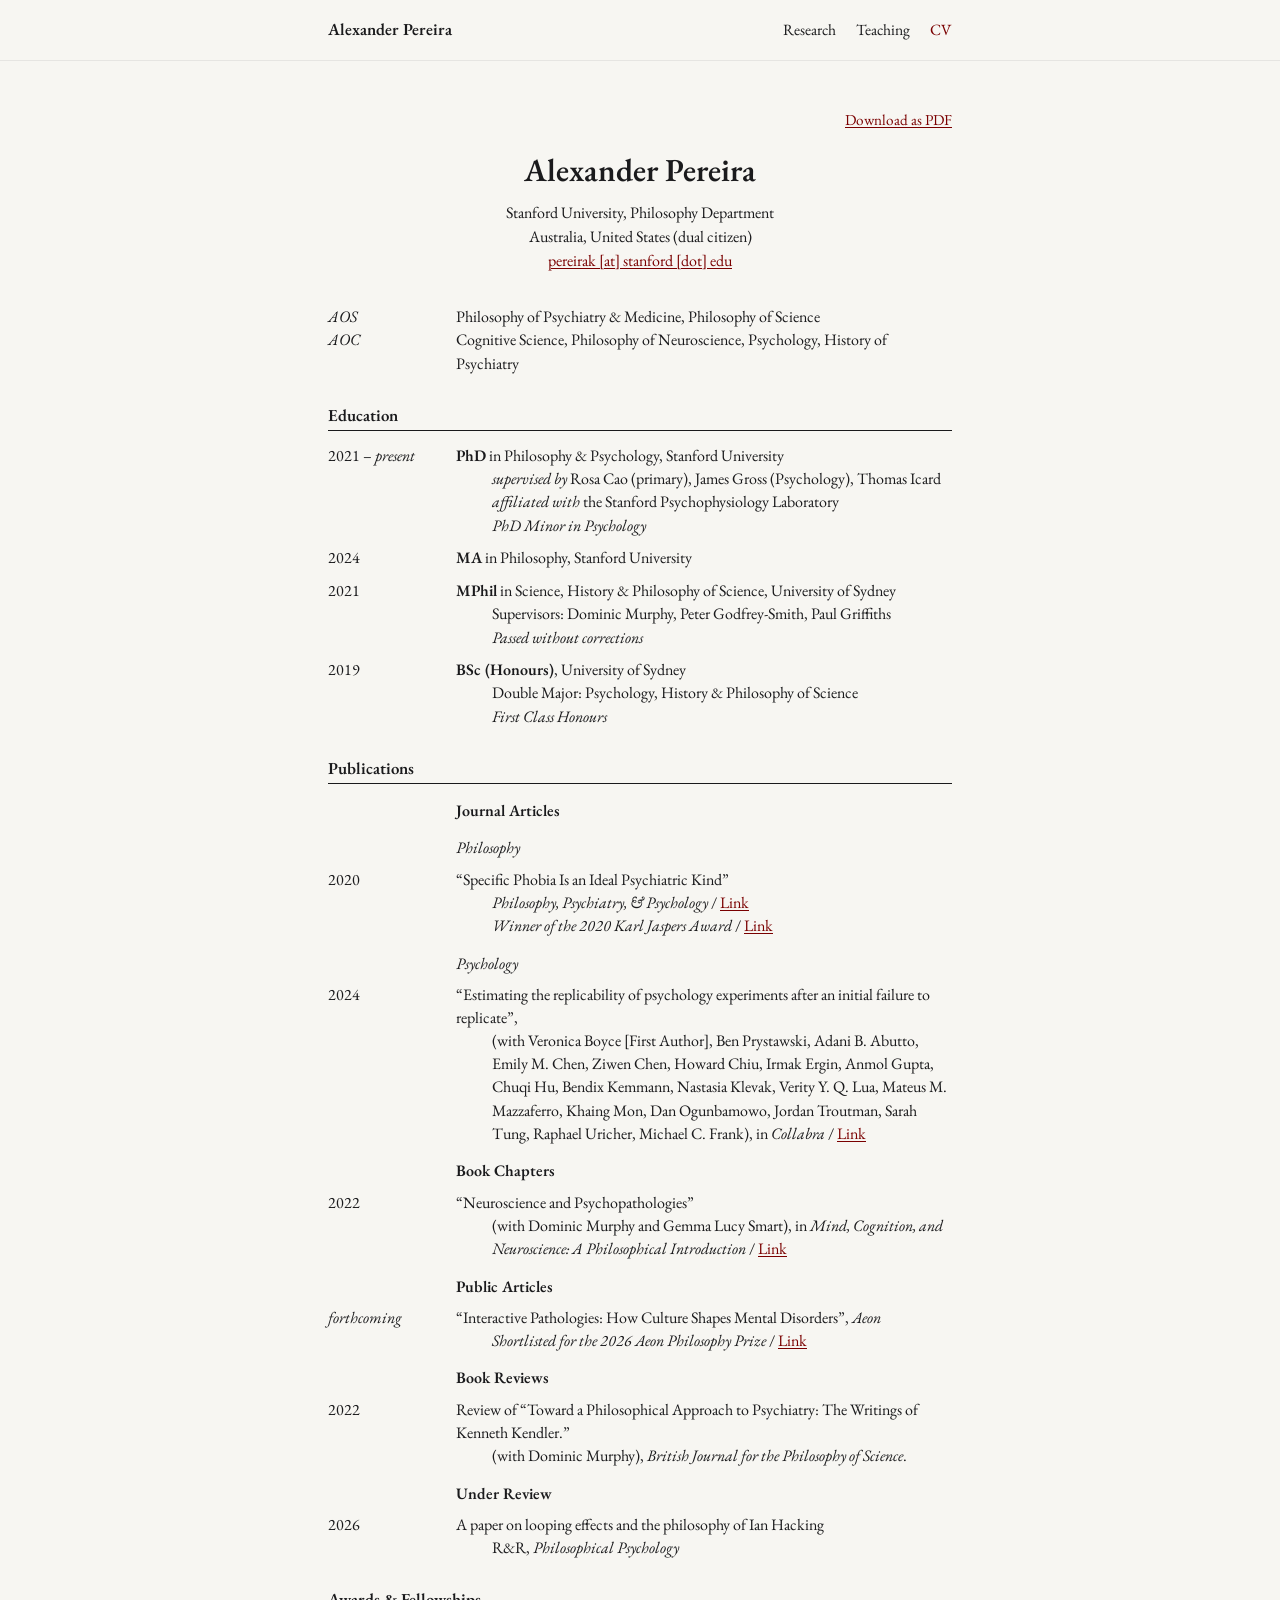
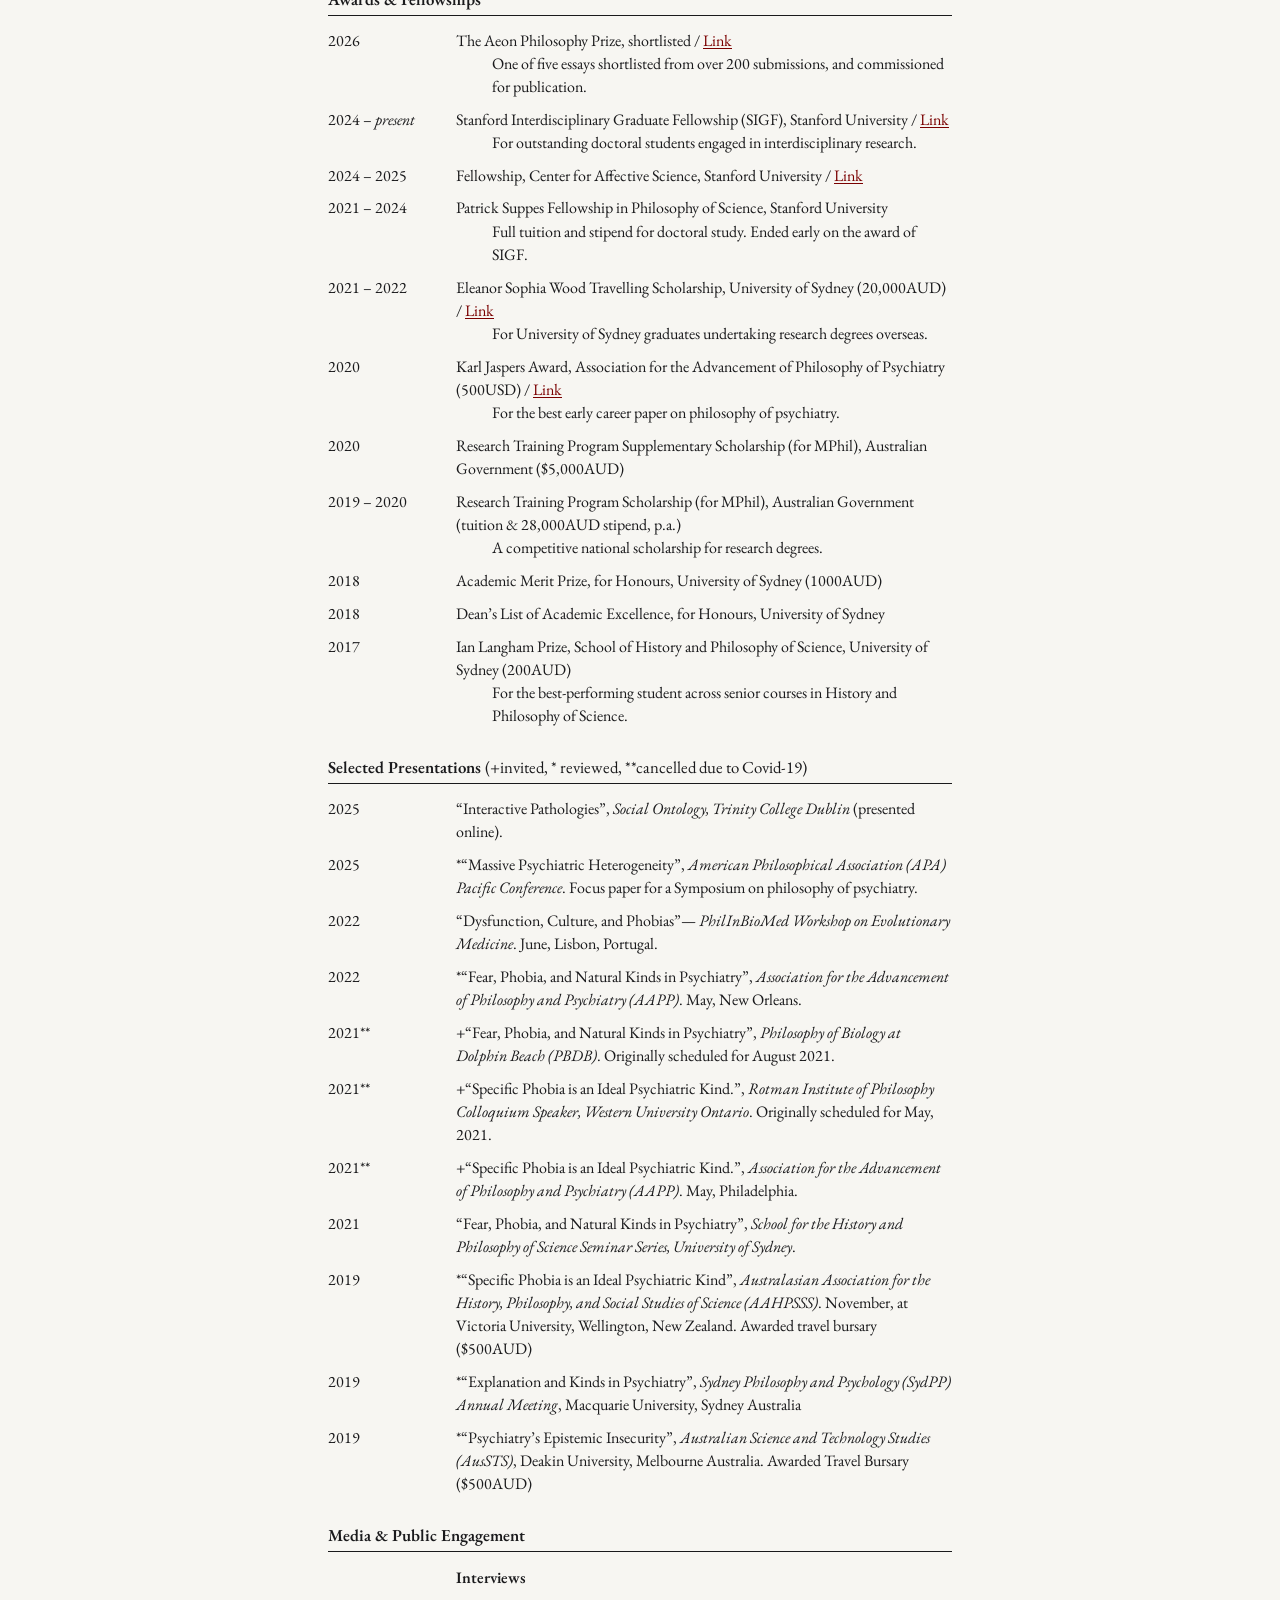
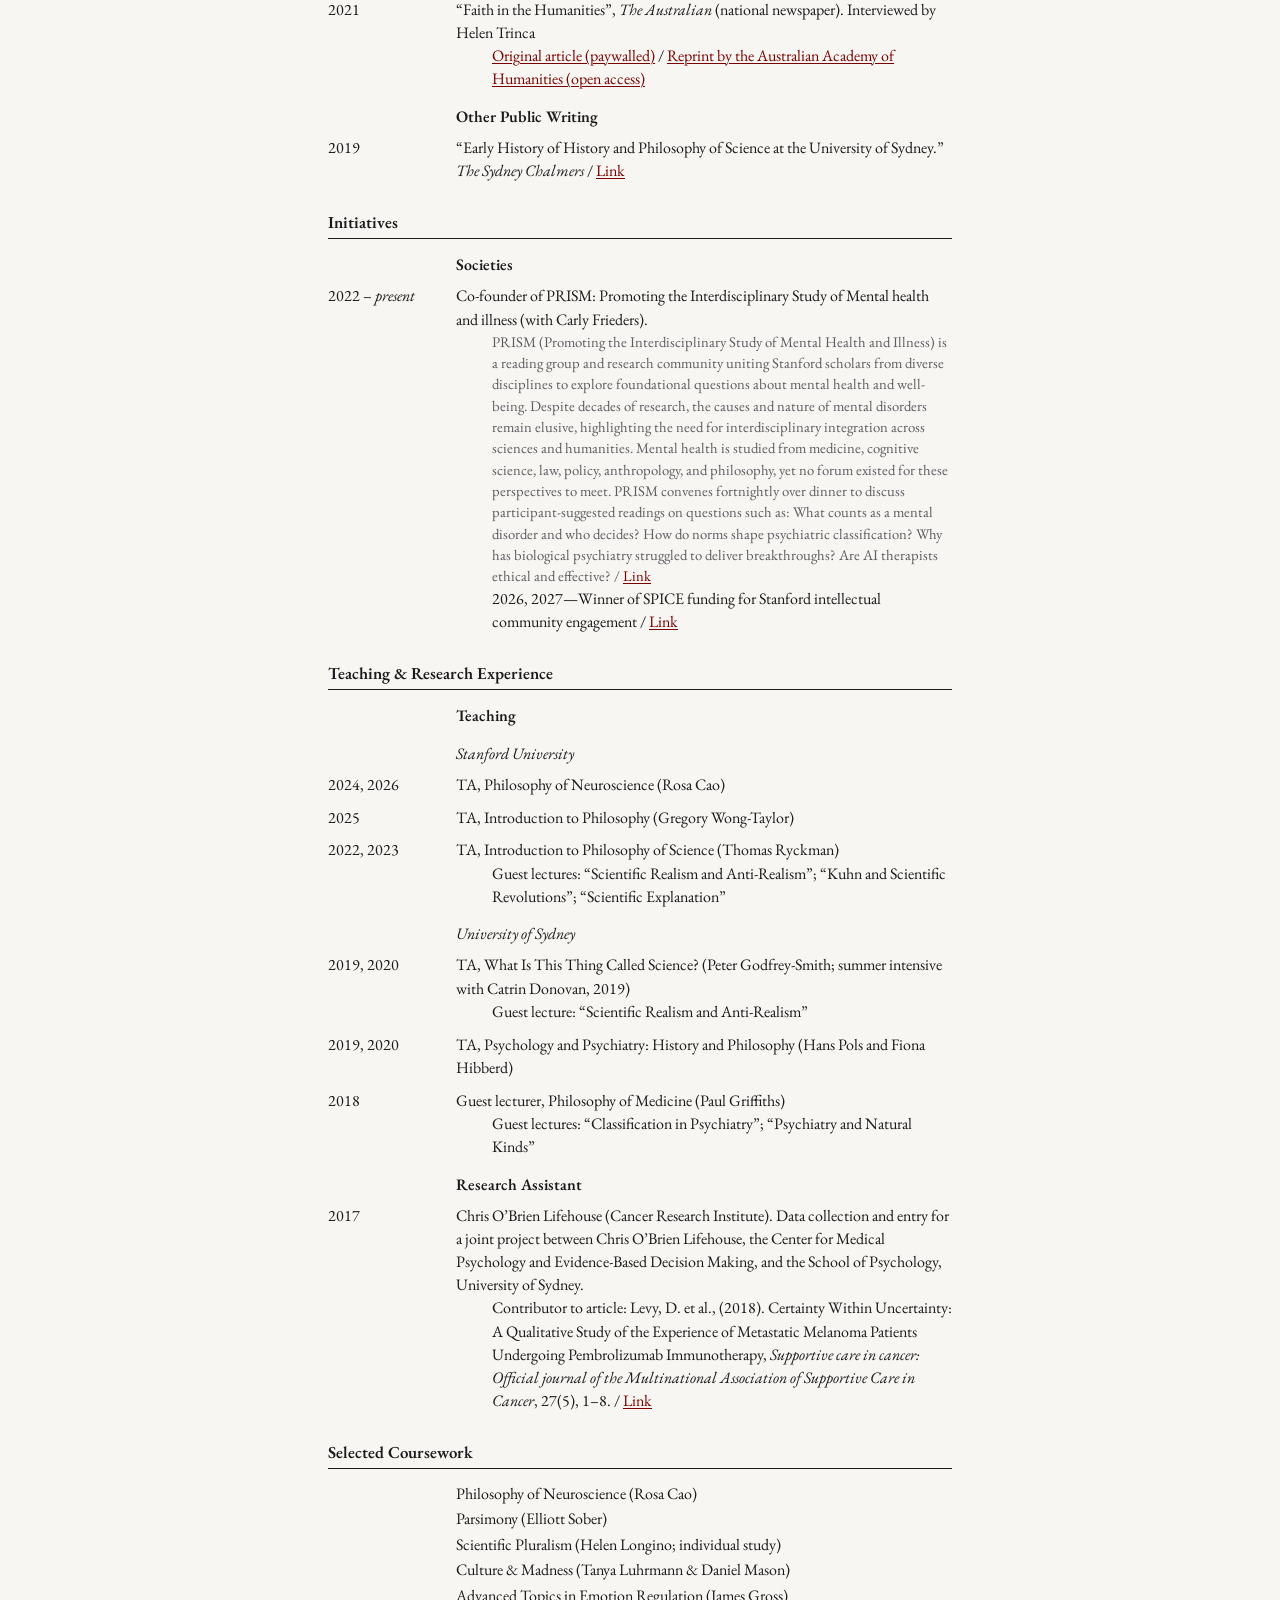
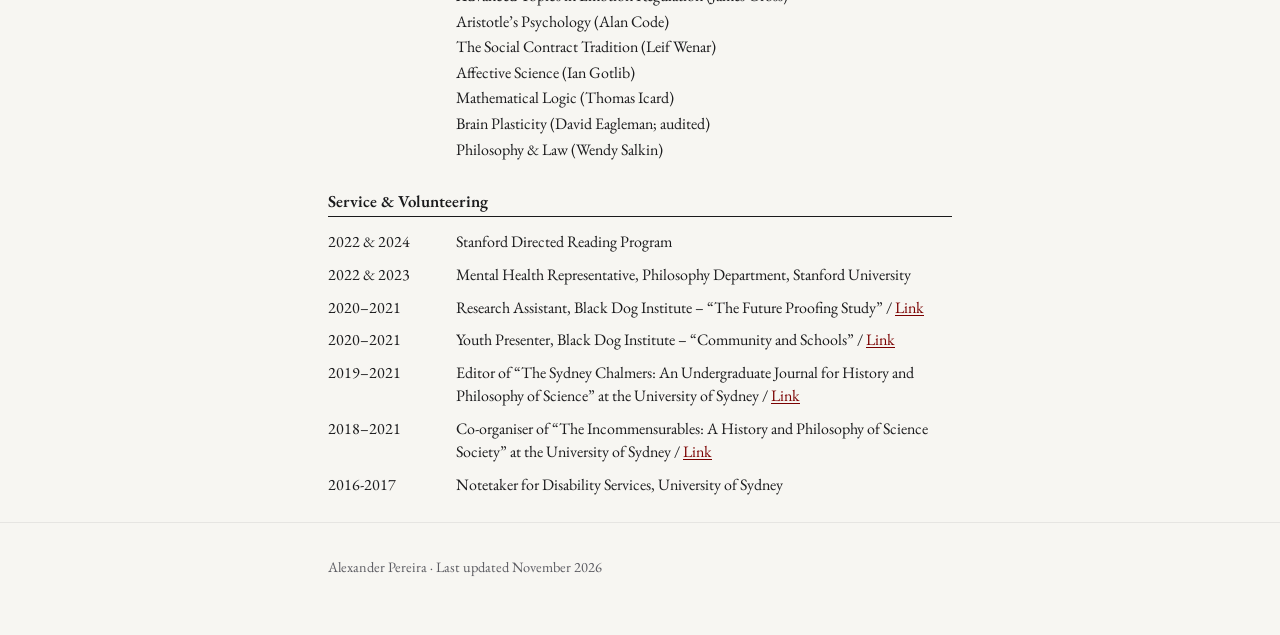
==== cv.html @ a51c1a70 "Add files via upload" ====
<!DOCTYPE html>
<html lang="en">
<head>
  <meta charset="utf-8">
  <meta name="viewport" content="width=device-width, initial-scale=1">
  <title>CV — Alexander Pereira</title>
  <link rel="stylesheet" href="style.css">
</head>

<body>

  <nav class="nav">
    <div class="wrap">
      <a class="nav__name" href="index.html">Alexander Pereira</a>
      <div class="nav__links">
        <a href="research.html">Research</a>
        <a href="teaching.html">Teaching</a>
        <a href="cv.html" aria-current="page">CV</a>
      </div>
    </div>
  </nav>

  <main class="wrap cv-page">

    <div class="cv">
    <p class="cv-download screen-only"><a href="cv.pdf" data-goatcounter-click="cv-pdf-download" data-goatcounter-title="CV PDF download">Download as PDF</a></p>

    <header class="cv-head">
      <h1>Alexander Pereira</h1>
      <div>Stanford University, Philosophy Department</div>
      <div>Australia, United States (dual citizen)</div>
      <div class="screen-only"><a data-user="pereirak" data-domain="stanford.edu">pereirak [at] stanford [dot] edu</a></div>
      <div class="print-only"><a href="mailto:pereirak@stanford.edu">pereirak@stanford.edu</a></div>
    </header>

    <div class="cv-areas">
      <div class="row"><div class="d"><em>AOS</em></div><div class="c">Philosophy of Psychiatry &amp; Medicine, Philosophy of Science</div></div>
      <div class="row"><div class="d"><em>AOC</em></div><div class="c">Cognitive Science, Philosophy of Neuroscience, Psychology, History of Psychiatry</div></div>
    </div>

    <div class="cv-sec">
      <h2>Education</h2>
      <div class="row short">
        <div class="d">2021 – <em>present</em></div>
        <div class="c">
          <div><strong>PhD</strong> in Philosophy &amp; Psychology, Stanford University</div>
          <div class="more"><em>supervised by</em> Rosa Cao (primary), James Gross (Psychology), Thomas Icard</div>
          <div class="more"><em>affiliated with</em> the Stanford Psychophysiology Laboratory</div>
          <div class="more"><em>PhD Minor in Psychology</em></div>
        </div>
      </div>
      <div class="row short">
        <div class="d">2024</div>
        <div class="c">
          <div><strong>MA</strong> in Philosophy, Stanford University</div>
        </div>
      </div>
      <div class="row short">
        <div class="d">2021</div>
        <div class="c">
          <div><strong>MPhil</strong> in Science, History &amp; Philosophy of Science, University of Sydney</div>
          <div class="more">Supervisors: Dominic Murphy, Peter Godfrey-Smith, Paul Griffiths</div>
          <div class="more"><em>Passed without corrections</em></div>
        </div>
      </div>
      <div class="row short">
        <div class="d">2019</div>
        <div class="c">
          <div><strong>BSc (Honours)</strong>, University of Sydney</div>
          <div class="more">Double Major: Psychology, History &amp; Philosophy of Science</div>
          <div class="more"><em>First Class Honours</em></div>
        </div>
      </div>
    </div>
    <div class="cv-sec">
      <h2>Publications</h2>
      <div class="keep">
      <div class="row sub"><div class="d"></div><div class="c"><h3>Journal Articles</h3></div></div>
      <div class="row sub"><div class="d"></div><div class="c"><h4>Philosophy</h4></div></div>
      <div class="row short">
        <div class="d">2020</div>
        <div class="c">
          <div>“Specific Phobia Is an Ideal Psychiatric Kind”</div>
          <div class="more"><em>Philosophy, Psychiatry, &amp; Psychology</em> / <a href="https://philpapers.org/rec/PERSPI-3">Link</a></div>
          <div class="more"><em>Winner of the 2020 Karl Jaspers Award</em> / <a href="https://aapp.press.jhu.edu/jaspers">Link</a></div>
        </div>
      </div>
      </div>
      <div class="keep">
      <div class="row sub"><div class="d"></div><div class="c"><h4>Psychology</h4></div></div>
      <div class="row">
        <div class="d">2024</div>
        <div class="c">
          <div>“Estimating the replicability of psychology experiments after an initial failure to replicate”,</div>
          <div class="more">(with Veronica Boyce [First Author], Ben Prystawski, Adani B. Abutto, Emily M. Chen, Ziwen Chen, Howard Chiu, Irmak Ergin, Anmol Gupta, Chuqi Hu, Bendix Kemmann, Nastasia Klevak, Verity Y. Q. Lua, Mateus M. Mazzaferro, Khaing Mon, Dan Ogunbamowo, Jordan Troutman, Sarah Tung, Raphael Uricher, Michael C. Frank), in <em>Collabra</em> / <a href="https://osf.io/preprints/psyarxiv/an3yb">Link</a></div>
        </div>
      </div>
      </div>
      <div class="keep">
      <div class="row sub"><div class="d"></div><div class="c"><h3>Book Chapters</h3></div></div>
      <div class="row short">
        <div class="d">2022</div>
        <div class="c">
          <div>“Neuroscience and Psychopathologies”</div>
          <div class="more">(with Dominic Murphy and Gemma Lucy Smart), in <em>Mind, Cognition, and Neuroscience: A Philosophical Introduction</em> / <a href="https://philpapers.org/rec/YOUMCA-3">Link</a></div>
        </div>
      </div>
      </div>
      <div class="keep">
      <div class="row sub"><div class="d"></div><div class="c"><h3>Public Articles</h3></div></div>
      <div class="row short">
        <div class="d"><em>forthcoming</em></div>
        <div class="c">
          <div>“Interactive Pathologies: How Culture Shapes Mental Disorders”, <em>Aeon</em></div>
          <div class="more"><em>Shortlisted for the 2026 Aeon Philosophy Prize</em> / <a href="https://www.instagram.com/p/DYE8NyWkofm/">Link</a></div>
        </div>
      </div>
      </div>
      <div class="keep">
      <div class="row sub"><div class="d"></div><div class="c"><h3>Book Reviews</h3></div></div>
      <div class="row short">
        <div class="d">2022</div>
        <div class="c">
          <div>Review of “Toward a Philosophical Approach to Psychiatry: The Writings of Kenneth Kendler.”</div>
          <div class="more">(with Dominic Murphy), <em>British Journal for the Philosophy of Science</em>.</div>
        </div>
      </div>
      </div>
      <div class="keep">
      <div class="row sub"><div class="d"></div><div class="c"><h3>Under Review</h3></div></div>
      <div class="row short">
        <div class="d">2026</div>
        <div class="c">
          <div>A paper on looping effects and the philosophy of Ian Hacking</div>
          <div class="more">R&amp;R, <em>Philosophical Psychology</em></div>
        </div>
      </div>
      </div>
    </div>
    <div class="cv-sec">
      <h2>Awards &amp; Fellowships</h2>
      <div class="row short">
        <div class="d">2026</div>
        <div class="c">
          <div>The Aeon Philosophy Prize, shortlisted / <a href="https://www.instagram.com/p/DYE8NyWkofm/">Link</a></div>
          <div class="more">One of five essays shortlisted from over 200 submissions, and commissioned for publication.</div>
        </div>
      </div>
      <div class="row short">
        <div class="d">2024 – <em>present</em></div>
        <div class="c">
          <div>Stanford Interdisciplinary Graduate Fellowship (SIGF), Stanford University / <a href="https://vpge.stanford.edu/fellowships-funding/sigf">Link</a></div>
          <div class="more">For outstanding doctoral students engaged in interdisciplinary research.</div>
        </div>
      </div>
      <div class="row short">
        <div class="d">2024 – 2025</div>
        <div class="c">
          <div>Fellowship, Center for Affective Science, Stanford University / <a href="https://cas.stanford.edu/affective-science-graduate-student-fellowship">Link</a></div>
        </div>
      </div>
      <div class="row short">
        <div class="d">2021 – 2024</div>
        <div class="c">
          <div>Patrick Suppes Fellowship in Philosophy of Science, Stanford University</div>
          <div class="more">Full tuition and stipend for doctoral study. Ended early on the award of SIGF.</div>
        </div>
      </div>
      <div class="row short">
        <div class="d">2021 – 2022</div>
        <div class="c">
          <div>Eleanor Sophia Wood Travelling Scholarship, University of Sydney (20,000AUD) / <a href="https://www.sydney.edu.au/scholarships/e/university-sydney-travelling-scholarships.html">Link</a></div>
          <div class="more">For University of Sydney graduates undertaking research degrees overseas.</div>
        </div>
      </div>
      <div class="row short">
        <div class="d">2020</div>
        <div class="c">
          <div>Karl Jaspers Award, Association for the Advancement of Philosophy of Psychiatry (500USD) / <a href="https://aapp.press.jhu.edu/jaspers">Link</a></div>
          <div class="more">For the best early career paper on philosophy of psychiatry.</div>
        </div>
      </div>
      <div class="row short">
        <div class="d">2020</div>
        <div class="c">
          <div>Research Training Program Supplementary Scholarship (for MPhil), Australian Government ($5,000AUD)</div>
        </div>
      </div>
      <div class="row short">
        <div class="d">2019 – 2020</div>
        <div class="c">
          <div>Research Training Program Scholarship (for MPhil), Australian Government (tuition &amp; 28,000AUD stipend, p.a.)</div>
          <div class="more">A competitive national scholarship for research degrees.</div>
        </div>
      </div>
      <div class="row short">
        <div class="d">2018</div>
        <div class="c">
          <div>Academic Merit Prize, for Honours, University of Sydney (1000AUD)</div>
        </div>
      </div>
      <div class="row short">
        <div class="d">2018</div>
        <div class="c">
          <div>Dean’s List of Academic Excellence, for Honours, University of Sydney</div>
        </div>
      </div>
      <div class="row short">
        <div class="d">2017</div>
        <div class="c">
          <div>Ian Langham Prize, School of History and Philosophy of Science, University of Sydney (200AUD)</div>
          <div class="more">For the best-performing student across senior courses in History and Philosophy of Science.</div>
        </div>
      </div>
    </div>
    <div class="cv-sec">
      <h2>Selected Presentations <span class='key'>(+invited, * reviewed, **cancelled due to Covid-19)</span></h2>
      <div class="row short">
        <div class="d">2025</div>
        <div class="c">
          <div>“Interactive Pathologies”, <em>Social Ontology, Trinity College Dublin</em> (presented online).</div>
        </div>
      </div>
      <div class="row short">
        <div class="d">2025</div>
        <div class="c">
          <div>*“Massive Psychiatric Heterogeneity”, <em>American Philosophical Association (APA) Pacific Conference</em>. Focus paper for a Symposium on philosophy of psychiatry.</div>
        </div>
      </div>
      <div class="row short">
        <div class="d">2022</div>
        <div class="c">
          <div>“Dysfunction, Culture, and Phobias”— <em>PhilInBioMed Workshop on Evolutionary Medicine</em>. June, Lisbon, Portugal.</div>
        </div>
      </div>
      <div class="row short">
        <div class="d">2022</div>
        <div class="c">
          <div>*“Fear, Phobia, and Natural Kinds in Psychiatry”, <em>Association for the Advancement of Philosophy and Psychiatry (AAPP)</em>. May, New Orleans.</div>
        </div>
      </div>
      <div class="row short">
        <div class="d">2021**</div>
        <div class="c">
          <div>+“Fear, Phobia, and Natural Kinds in Psychiatry”, <em>Philosophy of Biology at Dolphin Beach (PBDB)</em>. Originally scheduled for August 2021.</div>
        </div>
      </div>
      <div class="row short">
        <div class="d">2021**</div>
        <div class="c">
          <div>+“Specific Phobia is an Ideal Psychiatric Kind.”, <em>Rotman Institute of Philosophy Colloquium Speaker, Western University Ontario</em>. Originally scheduled for May, 2021.</div>
        </div>
      </div>
      <div class="row short">
        <div class="d">2021**</div>
        <div class="c">
          <div>+“Specific Phobia is an Ideal Psychiatric Kind.”, <em>Association for the Advancement of Philosophy and Psychiatry (AAPP)</em>. May, Philadelphia.</div>
        </div>
      </div>
      <div class="row short">
        <div class="d">2021</div>
        <div class="c">
          <div>“Fear, Phobia, and Natural Kinds in Psychiatry”, <em>School for the History and Philosophy of Science Seminar Series, University of Sydney</em>.</div>
        </div>
      </div>
      <div class="row short">
        <div class="d">2019</div>
        <div class="c">
          <div>*“Specific Phobia is an Ideal Psychiatric Kind”, <em>Australasian Association for the History, Philosophy, and Social Studies of Science (AAHPSSS)</em>. November, at Victoria University, Wellington, New Zealand. Awarded travel bursary ($500AUD)</div>
        </div>
      </div>
      <div class="row short">
        <div class="d">2019</div>
        <div class="c">
          <div>*“Explanation and Kinds in Psychiatry”, <em>Sydney Philosophy and Psychology (SydPP) Annual Meeting</em>, Macquarie University, Sydney Australia</div>
        </div>
      </div>
      <div class="row short">
        <div class="d">2019</div>
        <div class="c">
          <div>*“Psychiatry’s Epistemic Insecurity”, <em>Australian Science and Technology Studies (AusSTS)</em>, Deakin University, Melbourne Australia. Awarded Travel Bursary ($500AUD)</div>
        </div>
      </div>
    </div>
    <div class="cv-sec">
      <h2>Media &amp; Public Engagement</h2>
      <div class="keep">
      <div class="row sub"><div class="d"></div><div class="c"><h3>Interviews</h3></div></div>
      <div class="row short">
        <div class="d">2021</div>
        <div class="c">
          <div>“Faith in the Humanities”, <em>The Australian</em> (national newspaper). Interviewed by Helen Trinca</div>
          <div class="more"><a href="https://www.theaustralian.com.au/life/why-engineers-should-study-humanities/news-story/9b703eb0d883cf200d09e0ad73d0e137">Original article (paywalled)</a> / <a href="https://www.humanities.org.au/2021/07/02/want-to-learn-science-at-stanford-study-philosophy-first/">Reprint by the Australian Academy of Humanities (open access)</a></div>
        </div>
      </div>
      </div>
      <div class="keep">
      <div class="row sub"><div class="d"></div><div class="c"><h3>Other Public Writing</h3></div></div>
      <div class="row short">
        <div class="d">2019</div>
        <div class="c">
          <div>“Early History of History and Philosophy of Science at the University of Sydney.” <em>The Sydney Chalmers</em> / <a href="https://issuu.com/theincommensurables/docs/thesydneychalmers_iss01_forissuu_01">Link</a></div>
        </div>
      </div>
      </div>
    </div>
    <div class="cv-sec">
      <h2>Initiatives</h2>
      <div class="keep split">
      <div class="row sub"><div class="d"></div><div class="c"><h3>Societies</h3></div></div>
      <div class="row">
        <div class="d">2022 – <em>present</em></div>
        <div class="c">
          <div>Co-founder of PRISM: Promoting the Interdisciplinary Study of Mental health and illness (with Carly Frieders).</div>
          <div class="more"><span class="note">PRISM (Promoting the Interdisciplinary Study of Mental Health and Illness) is a reading group and research community uniting Stanford scholars from diverse disciplines to explore foundational questions about mental health and well-being. Despite decades of research, the causes and nature of mental disorders remain elusive, highlighting the need for interdisciplinary integration across sciences and humanities. Mental health is studied from medicine, cognitive science, law, policy, anthropology, and philosophy, yet no forum existed for these perspectives to meet. PRISM convenes fortnightly over dinner to discuss participant-suggested readings on questions such as: What counts as a mental disorder and who decides? How do norms shape psychiatric classification? Why has biological psychiatry struggled to deliver breakthroughs? Are AI therapists ethical and effective? / <a href="https://philosophy.stanford.edu/prism-reading-group">Link</a></span></div>
          <div class="more">2026, 2027—Winner of SPICE funding for Stanford intellectual community engagement / <a href="https://vpge.stanford.edu/fellowships-funding/student-projects-intellectual/2025-2026-spice-projects">Link</a></div>
        </div>
      </div>
      </div>
    </div>
    <div class="cv-sec">
      <h2>Teaching &amp; Research Experience</h2>
      <div class="keep">
      <div class="row sub"><div class="d"></div><div class="c"><h3>Teaching</h3></div></div>
      <div class="row sub"><div class="d"></div><div class="c"><h4>Stanford University</h4></div></div>
      <div class="row short">
        <div class="d">2024, 2026</div>
        <div class="c">
          <div>TA, Philosophy of Neuroscience (Rosa Cao)</div>
        </div>
      </div>
      </div>
      <div class="row short">
        <div class="d">2025</div>
        <div class="c">
          <div>TA, Introduction to Philosophy (Gregory Wong-Taylor)</div>
        </div>
      </div>
      <div class="row short">
        <div class="d">2022, 2023</div>
        <div class="c">
          <div>TA, Introduction to Philosophy of Science (Thomas Ryckman)</div>
          <div class="more">Guest lectures: “Scientific Realism and Anti-Realism”; “Kuhn and Scientific Revolutions”; “Scientific Explanation”</div>
        </div>
      </div>
      <div class="keep">
      <div class="row sub"><div class="d"></div><div class="c"><h4>University of Sydney</h4></div></div>
      <div class="row short">
        <div class="d">2019, 2020</div>
        <div class="c">
          <div>TA, What Is This Thing Called Science? (Peter Godfrey-Smith; summer intensive with Catrin Donovan, 2019)</div>
          <div class="more">Guest lecture: “Scientific Realism and Anti-Realism”</div>
        </div>
      </div>
      </div>
      <div class="row short">
        <div class="d">2019, 2020</div>
        <div class="c">
          <div>TA, Psychology and Psychiatry: History and Philosophy (Hans Pols and Fiona Hibberd)</div>
        </div>
      </div>
      <div class="row short">
        <div class="d">2018</div>
        <div class="c">
          <div>Guest lecturer, Philosophy of Medicine (Paul Griffiths)</div>
          <div class="more">Guest lectures: “Classification in Psychiatry”; “Psychiatry and Natural Kinds”</div>
        </div>
      </div>
      <div class="keep split">
      <div class="row sub"><div class="d"></div><div class="c"><h3>Research Assistant</h3></div></div>
      <div class="row">
        <div class="d">2017</div>
        <div class="c">
          <div>Chris O’Brien Lifehouse (Cancer Research Institute). Data collection and entry for a joint project between Chris O’Brien Lifehouse, the Center for Medical Psychology and Evidence-Based Decision Making, and the School of Psychology, University of Sydney.</div>
          <div class="more">Contributor to article: Levy, D. et al., (2018). Certainty Within Uncertainty: A Qualitative Study of the Experience of Metastatic Melanoma Patients Undergoing Pembrolizumab Immunotherapy, <em>Supportive care in cancer: Official journal of the Multinational Association of Supportive Care in Cancer</em>, 27(5), 1–8. / <a href="https://pubmed.ncbi.nlm.nih.gov/30178142/">Link</a></div>
        </div>
      </div>
      </div>
    </div>
    <div class="cv-sec">
      <h2>Selected Coursework</h2>
      <div class="row tight">
        <div class="d"></div>
        <div class="c">
          <div>Philosophy of Neuroscience (Rosa Cao)</div>
        </div>
      </div>
      <div class="row tight">
        <div class="d"></div>
        <div class="c">
          <div>Parsimony (Elliott Sober)</div>
        </div>
      </div>
      <div class="row tight">
        <div class="d"></div>
        <div class="c">
          <div>Scientific Pluralism (Helen Longino; individual study)</div>
        </div>
      </div>
      <div class="row tight">
        <div class="d"></div>
        <div class="c">
          <div>Culture &amp; Madness (Tanya Luhrmann &amp; Daniel Mason)</div>
        </div>
      </div>
      <div class="row tight">
        <div class="d"></div>
        <div class="c">
          <div>Advanced Topics in Emotion Regulation (James Gross)</div>
        </div>
      </div>
      <div class="row tight">
        <div class="d"></div>
        <div class="c">
          <div>Aristotle’s Psychology (Alan Code)</div>
        </div>
      </div>
      <div class="row tight">
        <div class="d"></div>
        <div class="c">
          <div>The Social Contract Tradition (Leif Wenar)</div>
        </div>
      </div>
      <div class="row tight">
        <div class="d"></div>
        <div class="c">
          <div>Affective Science (Ian Gotlib)</div>
        </div>
      </div>
      <div class="row tight">
        <div class="d"></div>
        <div class="c">
          <div>Mathematical Logic (Thomas Icard)</div>
        </div>
      </div>
      <div class="row tight">
        <div class="d"></div>
        <div class="c">
          <div>Brain Plasticity (David Eagleman; audited)</div>
        </div>
      </div>
      <div class="row tight">
        <div class="d"></div>
        <div class="c">
          <div>Philosophy &amp; Law (Wendy Salkin)</div>
        </div>
      </div>
    </div>
    <div class="cv-sec">
      <h2>Service &amp; Volunteering</h2>
      <div class="row short">
        <div class="d">2022 &amp; 2024</div>
        <div class="c">
          <div>Stanford Directed Reading Program</div>
        </div>
      </div>
      <div class="row short">
        <div class="d">2022 &amp; 2023</div>
        <div class="c">
          <div>Mental Health Representative, Philosophy Department, Stanford University</div>
        </div>
      </div>
      <div class="row short">
        <div class="d">2020–2021</div>
        <div class="c">
          <div>Research Assistant, Black Dog Institute – “The Future Proofing Study” / <a href="https://www.blackdoginstitute.org.au/research-centres/future-proofing/">Link</a></div>
        </div>
      </div>
      <div class="row short">
        <div class="d">2020–2021</div>
        <div class="c">
          <div>Youth Presenter, Black Dog Institute – “Community and Schools” / <a href="https://www.blackdoginstitute.org.au/education-services/schools/school-presentations/mental-fitness/">Link</a></div>
        </div>
      </div>
      <div class="row short">
        <div class="d">2019–2021</div>
        <div class="c">
          <div>Editor of “The Sydney Chalmers: An Undergraduate Journal for History and Philosophy of Science” at the University of Sydney / <a href="https://issuu.com/theincommensurables/docs/thesydneychalmers_iss01_forissuu_01">Link</a></div>
        </div>
      </div>
      <div class="row short">
        <div class="d">2018–2021</div>
        <div class="c">
          <div>Co-organiser of “The Incommensurables: A History and Philosophy of Science Society” at the University of Sydney / <a href="https://www.facebook.com/theincommensurablesusyd/">Link</a></div>
        </div>
      </div>
      <div class="row short">
        <div class="d">2016-2017</div>
        <div class="c">
          <div>Notetaker for Disability Services, University of Sydney</div>
        </div>
      </div>
    </div>
    </div>

  </main>

  <footer>
    <div class="wrap">
      Alexander Pereira · Last updated November 2026
    </div>
  </footer>

  <script>
    /* Builds the email link when the page loads, so the plain address never appears in the page file */
    document.querySelectorAll('a[data-user]').forEach(function (a) {
      a.href = 'mailto:' + a.dataset.user + '@' + a.dataset.domain;
    });
  </script>

  <!-- Visitor statistics (GoatCounter): https://alexkpereira.goatcounter.com -->
  <script data-goatcounter="https://alexkpereira.goatcounter.com/count"
          async src="https://gc.zgo.at/count.js"></script>

</body>
</html>
---- style.css ----
/* ============================================================
   FONT FILES — EB Garamond, served from the site's own fonts folder
   ============================================================ */
@font-face { font-family: "EB Garamond"; src: url("fonts/eb-garamond-regular.woff2") format("woff2");
             font-weight: 400; font-style: normal; font-display: swap; }
@font-face { font-family: "EB Garamond"; src: url("fonts/eb-garamond-italic.woff2") format("woff2");
             font-weight: 400; font-style: italic; font-display: swap; }
@font-face { font-family: "EB Garamond"; src: url("fonts/eb-garamond-medium.woff2") format("woff2");
             font-weight: 500; font-style: normal; font-display: swap; }
@font-face { font-family: "EB Garamond"; src: url("fonts/eb-garamond-semibold.woff2") format("woff2");
             font-weight: 600 700; font-style: normal; font-display: swap; }
@font-face { font-family: "EB Garamond"; src: url("fonts/eb-garamond-semibolditalic.woff2") format("woff2");
             font-weight: 600 700; font-style: italic; font-display: swap; }

/* ============================================================
   DESIGN TOKENS — the values you'll most often want to change.
   Edit these and every page on the site updates.
   ============================================================ */
:root {
  /* Colours */
  --paper:   #f7f6f2;   /* page background: warm off-white */
  --ink:     #1a1a1c;   /* body text: near-black, not pure black */
  --muted:   #5c5c62;   /* secondary text: dates, captions */
  --rule:    #e6e5e2;   /* hairline dividers */
  --accent:  #7a0000;   /* Stanford Cardinal Dark: links, the rule under your name, current menu item */

  /* Type */
  --serif: "EB Garamond", "Iowan Old Style", "Palatino Linotype", Palatino,
           Georgia, serif;
  --measure: 42rem;     /* max line length for reading text (~66 characters) */
  --base:    1.125rem;  /* body font size (18px) */
}

/* ============================================================
   BASE
   ============================================================ */
* { box-sizing: border-box; }

html { -webkit-text-size-adjust: 100%; }

body {
  margin: 0;
  background: var(--paper);
  color: var(--ink);
  font-family: var(--serif);
  font-size: var(--base);
  line-height: 1.65;
  /* nicer serif rendering */
  -webkit-font-smoothing: antialiased;
  text-rendering: optimizeLegibility;
}

/* One centred column for everything */
.wrap {
  max-width: var(--measure);
  margin: 0 auto;
  padding: 0 1.5rem;
}

a {
  color: var(--accent);
  text-decoration: underline;
  text-underline-offset: 2px;
  text-decoration-thickness: 1px;
  transition: text-decoration-thickness 0.12s ease;
}
a:hover { text-decoration-thickness: 2px; }

:focus-visible {
  outline: 2px solid var(--accent);
  outline-offset: 3px;
  border-radius: 1px;
}

@media (prefers-reduced-motion: reduce) {
  a { transition: none; }
}

/* ============================================================
   TOP NAV
   ============================================================ */
.nav {
  position: sticky;
  top: 0;
  background: var(--paper);
  border-bottom: 1px solid var(--rule);
  z-index: 10;
}
.nav .wrap {
  display: flex;
  flex-wrap: wrap;
  align-items: baseline;
  justify-content: space-between;
  gap: 0.5rem 1.25rem;
  padding-top: 1rem;
  padding-bottom: 1rem;
}
.nav__name {
  font-weight: 600;
  font-size: 1.05rem;
  text-decoration: none;
  color: var(--ink);
}
.nav__links {
  display: flex;
  flex-wrap: wrap;
  gap: 1.25rem;
  font-size: 0.98rem;
}
.nav__links a {
  color: var(--ink);
  text-decoration: none;
}
.nav__links a:hover { color: var(--accent); }

/* ============================================================
   HERO / LANDING
   ============================================================ */
.hero { padding: 4.5rem 0 2rem; }

.hero h1 {
  font-size: 2.4rem;
  line-height: 1.1;
  font-weight: 600;
  margin: 0;
  letter-spacing: -0.01em;
}
/* the one accent flourish: a short rule under the name */
.hero h1::after {
  content: "";
  display: block;
  width: 3rem;
  height: 2px;
  background: var(--accent);
  margin: 1.1rem 0 1.75rem;
}
.hero .role {
  font-size: 1.2rem;
  color: var(--muted);
  margin: 1.1rem 0 1.75rem;
}

.headshot {
  float: right;
  width: 190px;                 /* size of the photo on wide screens */
  height: auto;
  margin: 0.4rem 0 1.25rem 2.25rem;
  border-radius: 2px;
}
@media (max-width: 640px) {
  /* on phones: name first, then the photo, then the text */
  .hero { display: flex; flex-direction: column; }
  .hero > * { order: 2; }
  .hero > h1 { order: 0; }
  .hero > .headshot { order: 1; float: none; width: 62%; max-width: 260px; margin: 0 0 1.75rem; }
}
.hero::after { content: ""; display: block; clear: both; }

.links-row {
  display: flex;
  flex-wrap: wrap;
  gap: 1.5rem;
  margin-top: 1.5rem;
  font-size: 1rem;
}

/* ============================================================
   SECTIONS
   ============================================================ */
section { padding: 2.75rem 0; }
section + section { border-top: 1px solid var(--rule); }

h2 {
  font-size: 1.4rem;
  font-weight: 600;
  margin: 0 0 1.1rem;
}
h3 {
  font-size: 1.05rem;
  font-weight: 600;
  margin: 1.75rem 0 0.35rem;
}
p { margin: 0 0 1rem; }

.entry { margin: 0 0 1.4rem; }
.entry .title { font-style: italic; }
.entry .title.plain { font-style: normal; }
.entry .with { font-style: normal; }
.entry .summary { margin: 0.4rem 0 0.2rem; }
.entry .meta  { color: var(--muted); font-size: 0.95rem; }
.entry .links { font-size: 0.95rem; margin-top: 0.15rem; }

ul.plain { list-style: none; padding: 0; margin: 0; }
ul.plain li { margin: 0 0 1rem; }

.areas { color: var(--muted); }

/* Inner pages: a plain page title instead of the large name */
.page-head { padding: 4rem 0 0.5rem; }
.page-head h1 {
  font-size: 2rem;
  line-height: 1.15;
  font-weight: 600;
  margin: 0;
}

/* The menu item for the page you are on */
.nav__links a[aria-current="page"] { color: var(--accent); }

.contact { margin: 1.25rem 0 0; }

/* ============================================================
   CV PAGE — two columns: dates on the left, entries on the right
   ============================================================ */

.cv { font-size: 1rem; line-height: 1.45; padding: 3rem 0 1rem; }
.cv-download { text-align: right; font-size: 0.95rem; margin: 0 0 1rem; }
.cv-head { text-align: center; margin-bottom: 2rem; }
.cv-head h1 { font-size: 2rem; font-weight: 700; margin: 0 0 0.5rem; }
.cv-head div { line-height: 1.5; }

.cv .row {
  display: grid;
  grid-template-columns: 7.25rem 1fr;   /* width of the date column */
  column-gap: 0.75rem;
  margin: 0 0 0.6rem;
  break-inside: avoid;                   /* never split an entry across pages */
}
.cv .row.sub { margin: 0.9rem 0 0.5rem; }
.cv .row.tight { margin-bottom: 0.15rem; }   /* compact single-line lists, e.g. coursework */
.cv .more { padding-left: 2.25em; }       /* indented continuation lines */
.cv .keep { break-inside: avoid; }  /* keep a subheading with its first entry */
.cv .keep.split, .cv .keep.split .row { break-inside: auto; }  /* very long entries may run across a page */
.cv .note { display: block; font-size: 0.92em; color: var(--muted); }
.cv-areas .row { margin: 0; }
.cv-areas { margin-bottom: 1.5rem; }

.cv h2 {
  font-size: 1.05rem; font-weight: 700;
  border-bottom: 1px solid var(--ink);
  padding-bottom: 0.2rem; margin: 1.75rem 0 0.8rem;
  break-after: avoid;                    /* keep a heading with what follows */
}
.cv h2 .key { font-weight: 400; }
.cv h3 { font-size: 1rem; font-weight: 700; margin: 0; }
.cv h4 { font-size: 1rem; font-weight: 400; font-style: italic; margin: 0; }

.print-only { display: none; }

@media (max-width: 640px) {
  .cv .row { grid-template-columns: 5.5rem 1fr; }
  .cv .more { padding-left: 1em; }
}

/* ============================================================
   PRINTING / PDF — only the CV content, on white, 12pt
   ============================================================ */
@page { size: Letter; margin: 1in; }
@media print {
  .nav, footer, .screen-only { display: none !important; }
  .print-only { display: block; }
  body { background: #fff; font-size: 12pt; }
  .wrap, .cv-page { max-width: none; padding: 0; margin: 0; }
  .cv { padding: 0; font-size: 12pt; line-height: 1.3; }
  .cv .row { margin-bottom: 0.45rem; }
  .cv .row.sub { margin: 0.7rem 0 0.35rem; }
  .cv .row.tight { margin-bottom: 0.1rem; }
  .cv h2 { margin: 1.4rem 0 0.6rem; }
  .cv-head h1 { font-size: 20pt; }
  .cv h2 { font-size: 12pt; }
  /* in print, a plain two-column layout that can run across a page break */
  .cv .row { display: block; }
  .cv .row::after { content: ""; display: block; clear: both; }
  .cv .row .d { float: left; width: 1.15in; }
  .cv .row .c { margin-left: 1.3in; }
  .cv .row, .cv .keep { break-inside: auto; orphans: 2; widows: 2; }  /* entries may continue on the next page… */
  .cv .row.sub, .cv .row .c > div:first-child { break-after: avoid; } /* …but a heading never ends a page */
  .cv .row.short { break-inside: avoid; }  /* …but short entries stay whole */
  a { text-decoration: none; }
}

/* ============================================================
   FOOTER
   ============================================================ */
footer {
  border-top: 1px solid var(--rule);
  padding: 2rem 0 3.5rem;
  color: var(--muted);
  font-size: 0.9rem;
}

/* ============================================================
   SMALL SCREENS
   ============================================================ */
@media (max-width: 640px) {
  :root { --base: 1.0625rem; }
  .hero { padding-top: 3rem; }
  .hero h1 { font-size: 2rem; }
}
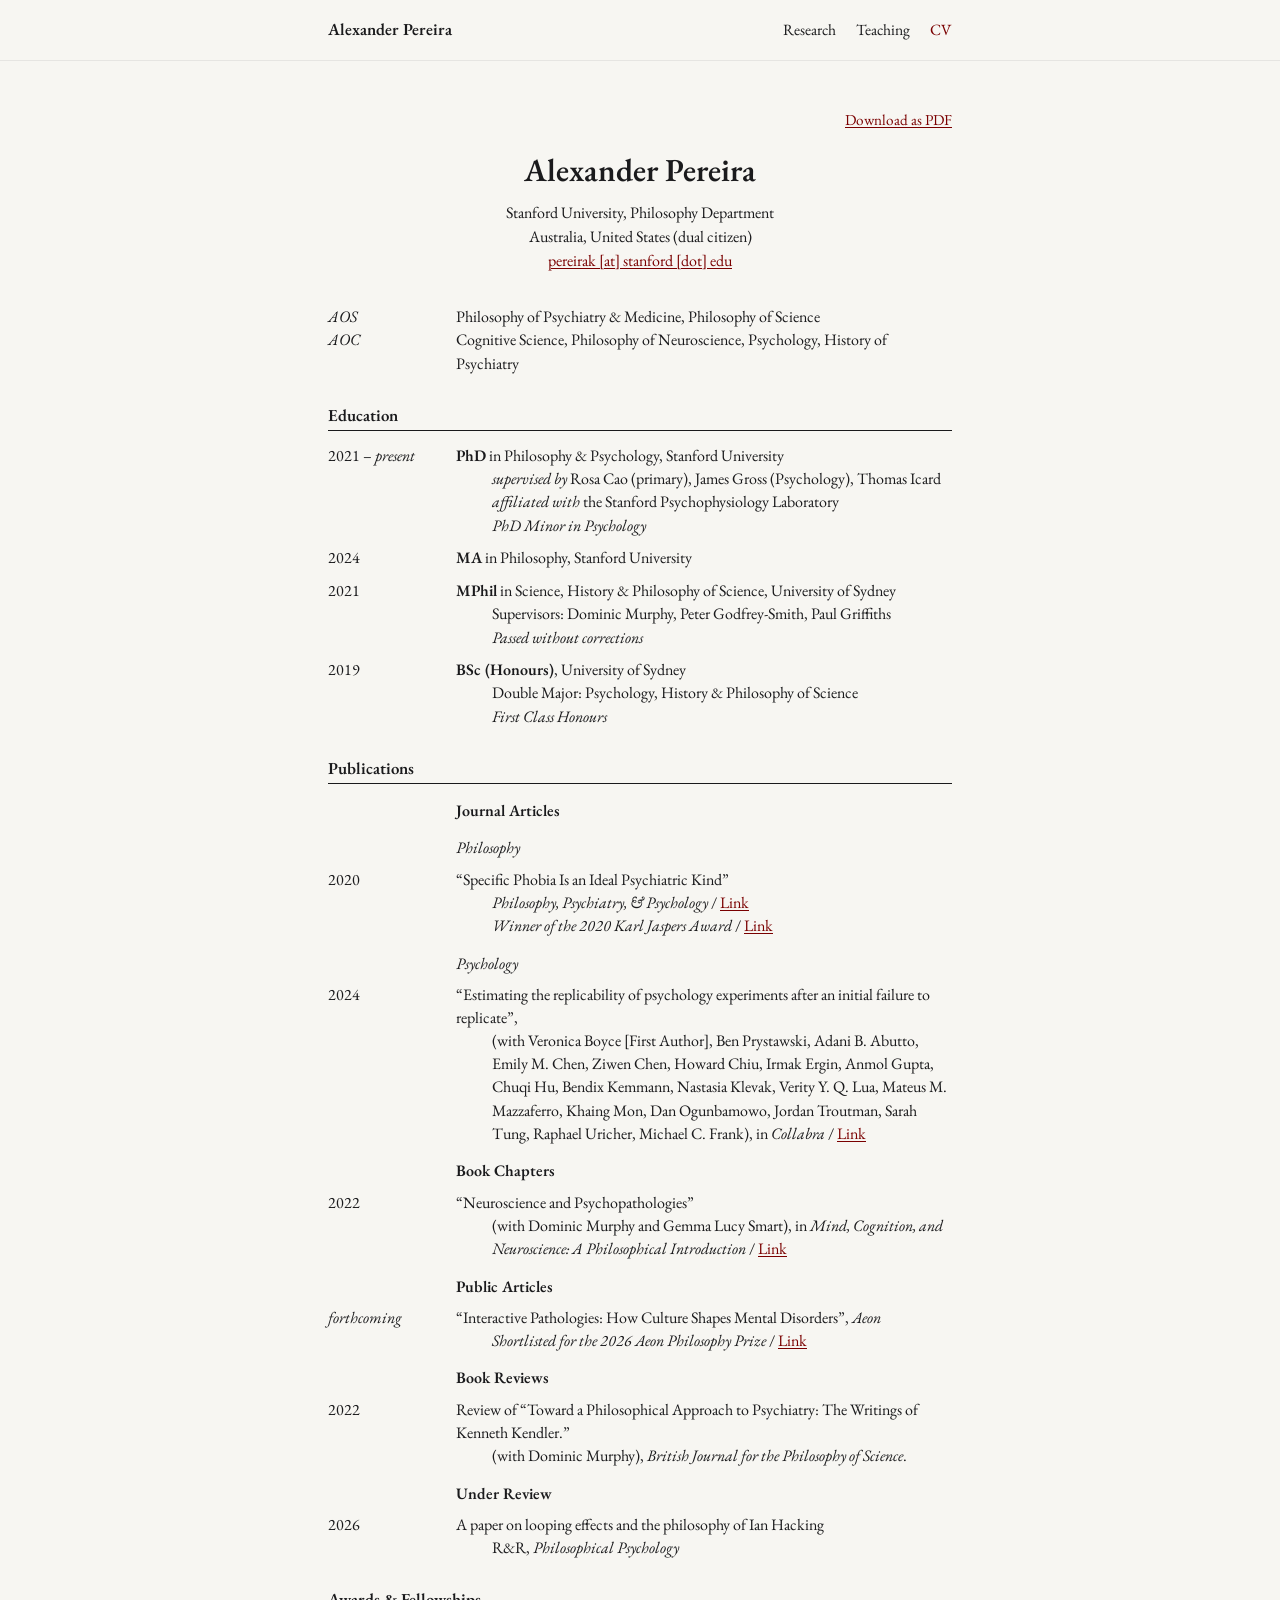
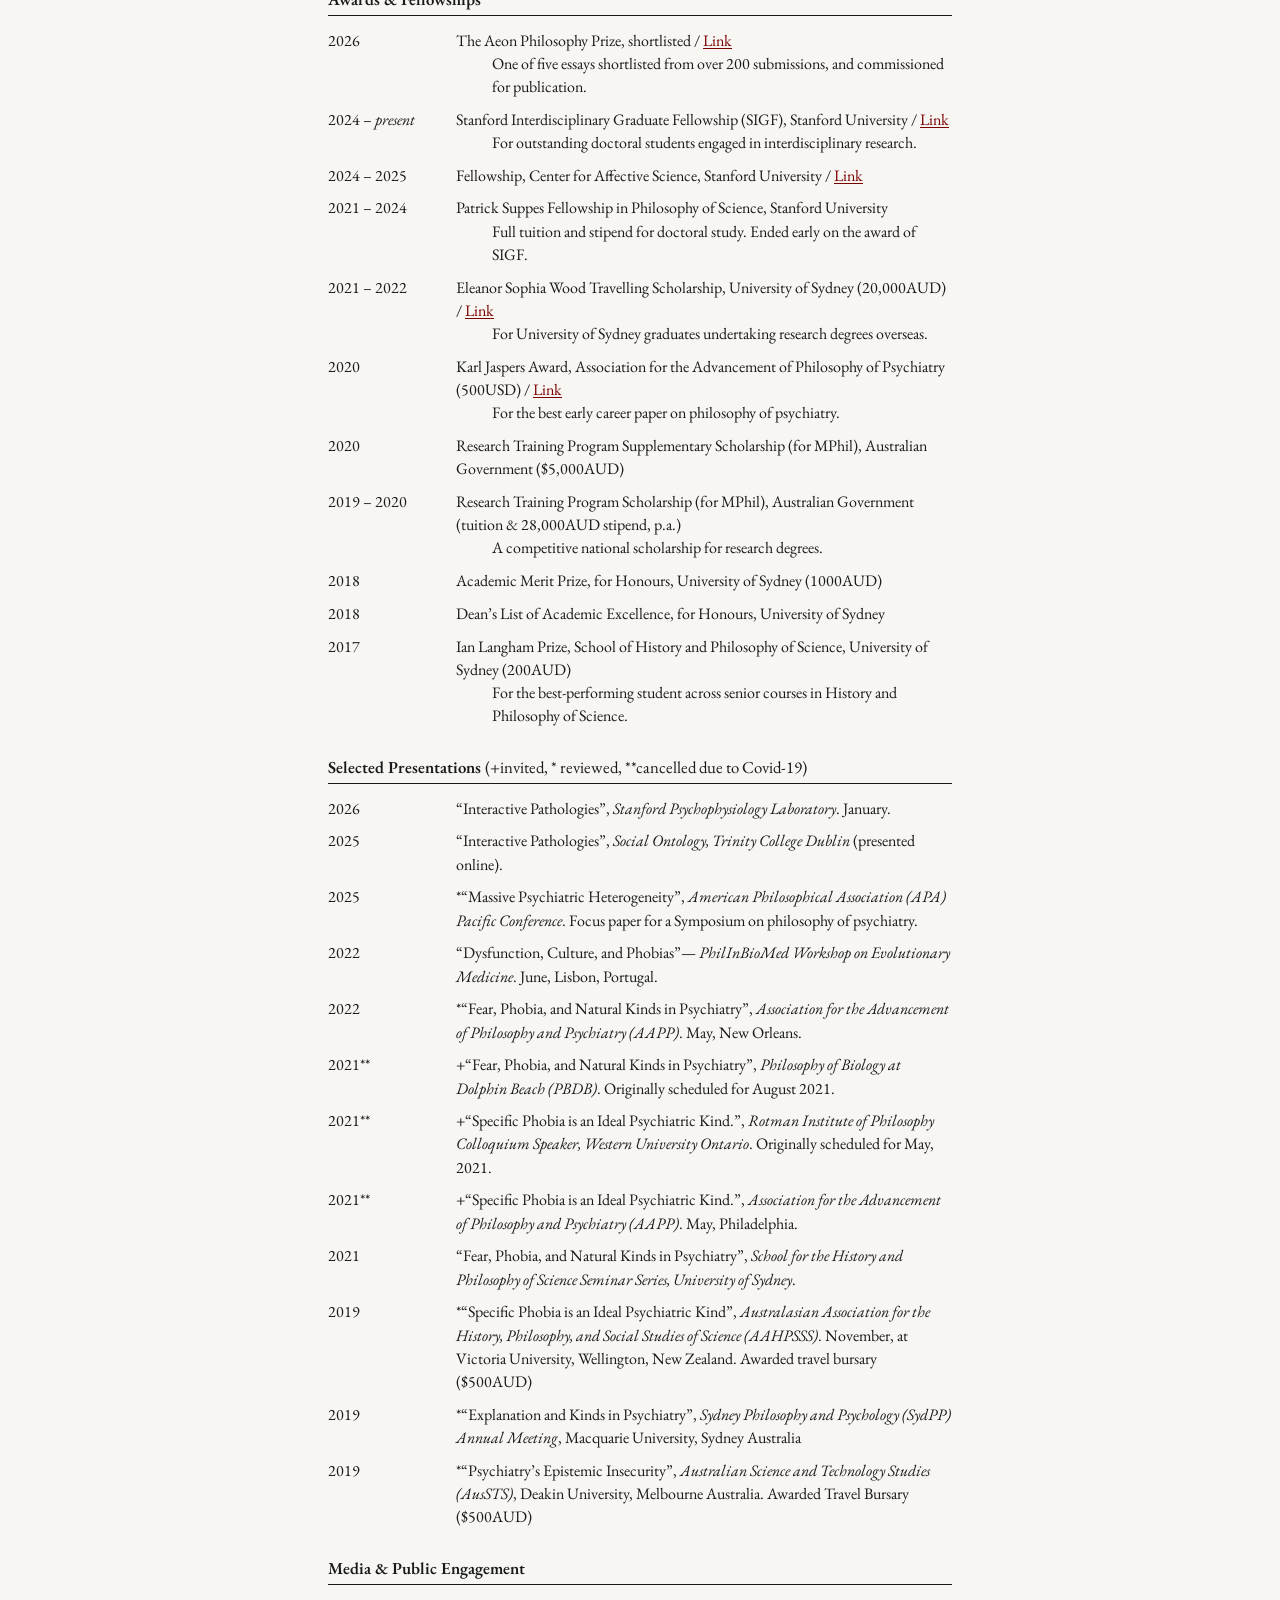
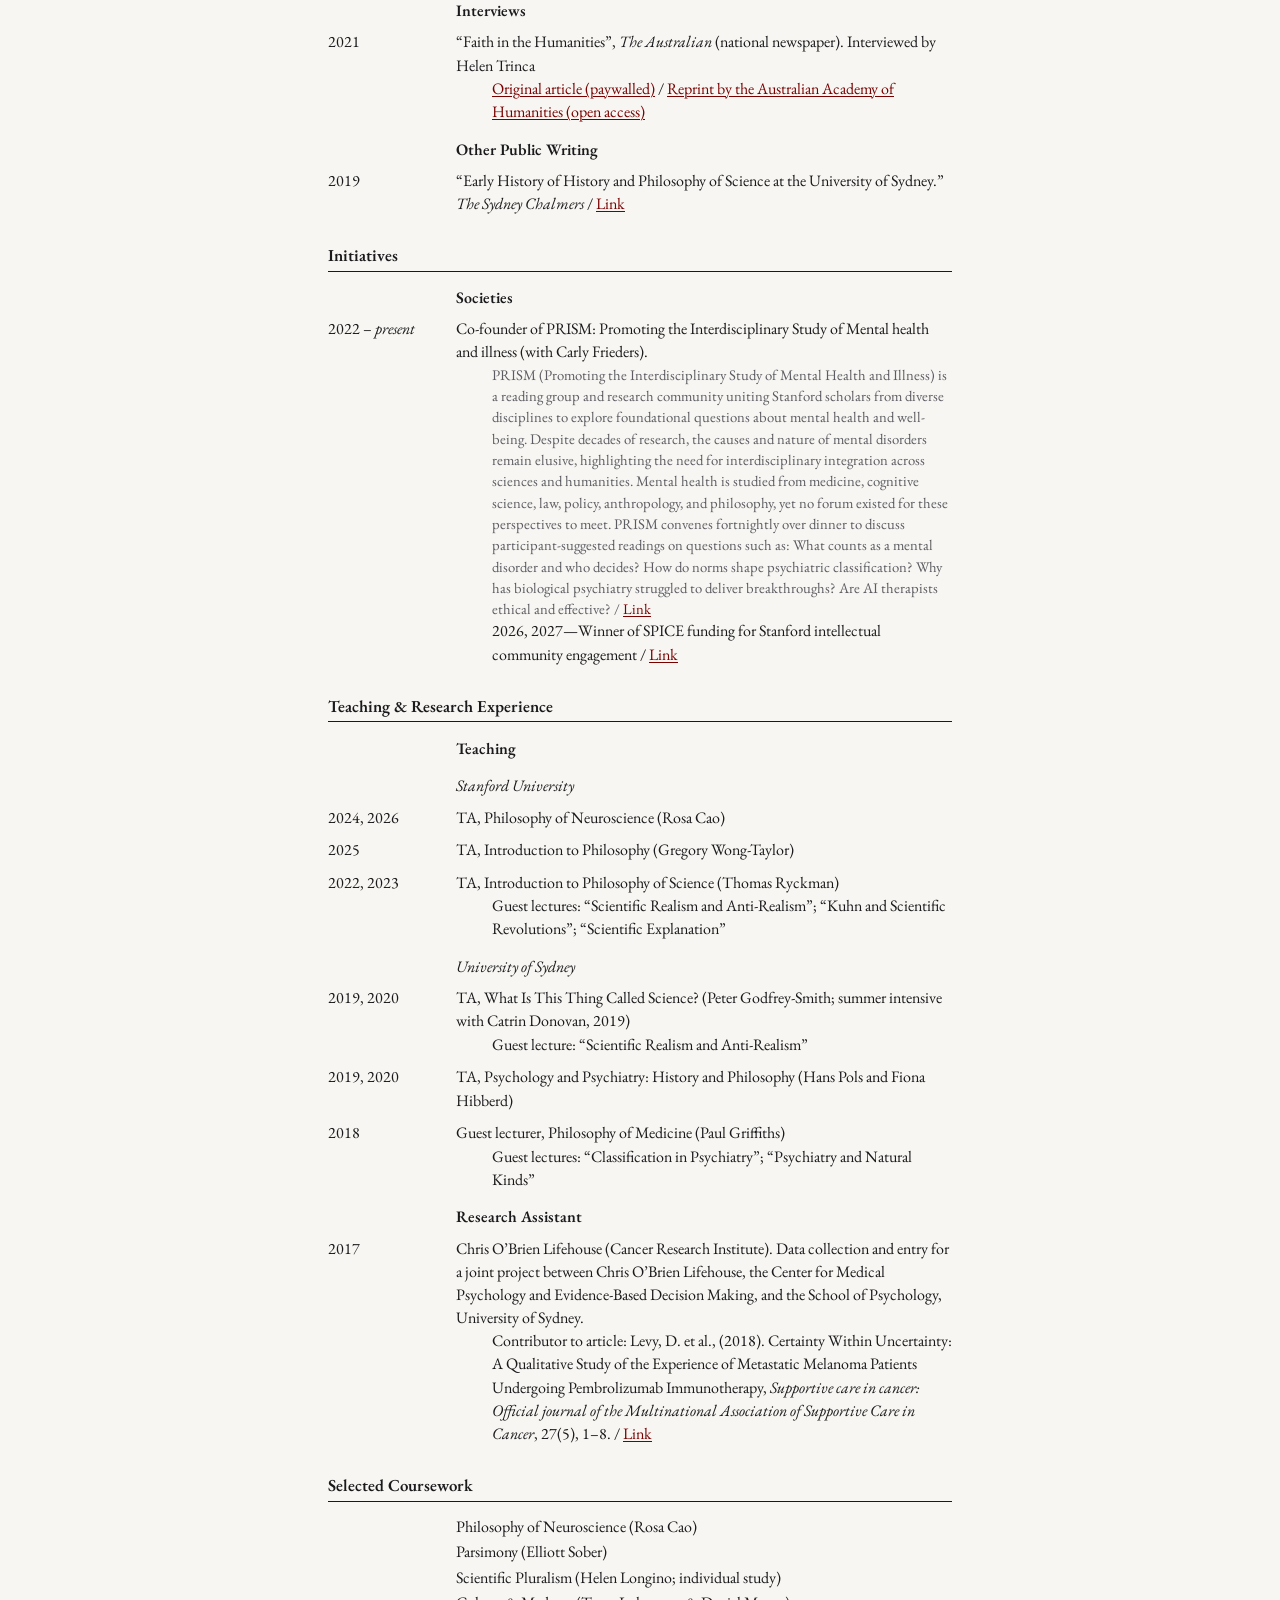
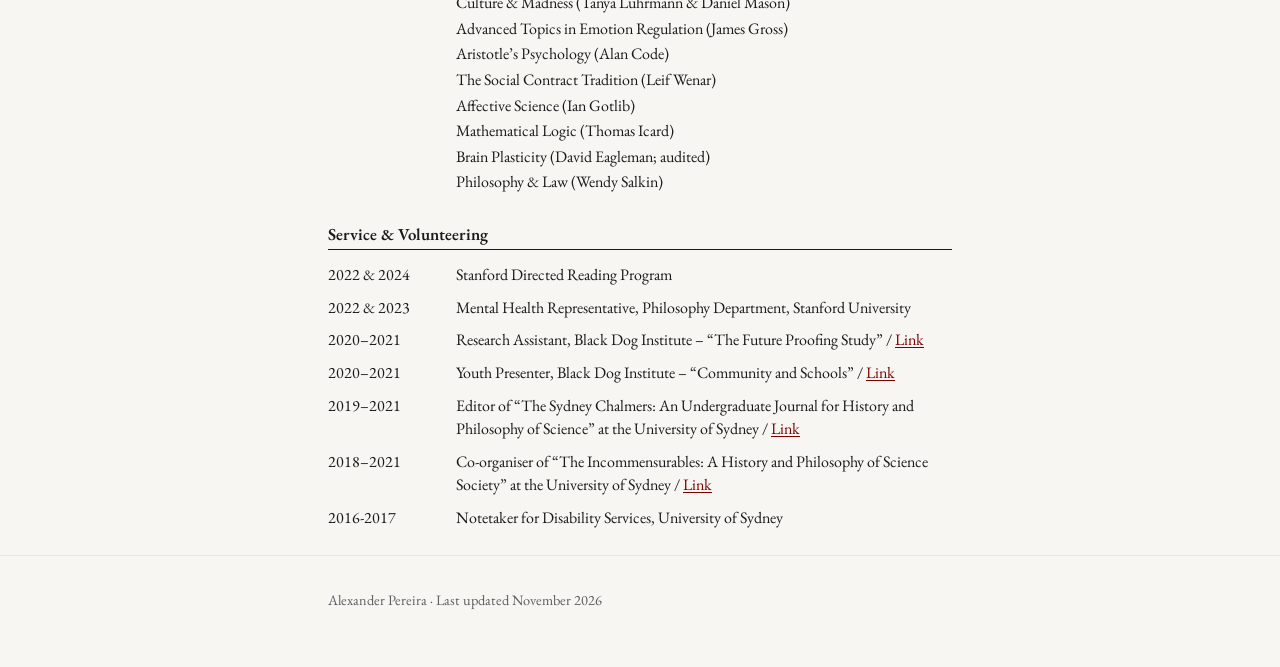
==== commit 95931a3c: "Add files via upload" ====
--- a/cv.html
+++ b/cv.html
@@ -149,7 +149,7 @@
       <div class="row short">
         <div class="d">2024 – <em>present</em></div>
         <div class="c">
-          <div>Stanford Interdisciplinary Graduate Fellowship (SIGF), Stanford University / <a href="https://vpge.stanford.edu/fellowships-funding/sigf">Link</a></div>
+          <div>Stanford Interdisciplinary Graduate Fellowship (SIGF), Stanford University / <a href="https://vpge.stanford.edu/fellowships-funding/vpge-fellowships/sigf-stanford-interdisciplinary-graduate-fellowship">Link</a></div>
           <div class="more">For outstanding doctoral students engaged in interdisciplinary research.</div>
         </div>
       </div>
@@ -215,6 +215,12 @@
     </div>
     <div class="cv-sec">
       <h2>Selected Presentations <span class='key'>(+invited, * reviewed, **cancelled due to Covid-19)</span></h2>
+      <div class="row short">
+        <div class="d">2026</div>
+        <div class="c">
+          <div>“Interactive Pathologies”, <em>Stanford Psychophysiology Laboratory</em>. January.</div>
+        </div>
+      </div>
       <div class="row short">
         <div class="d">2025</div>
         <div class="c">
--- a/style.css
+++ b/style.css
@@ -116,7 +116,7 @@
 /* ============================================================
    HERO / LANDING
    ============================================================ */
-.hero { padding: 4.5rem 0 2rem; }
+.hero { padding: 4rem 0 0.5rem; text-align: center; }
 
 .hero h1 {
   font-size: 2.4rem;
@@ -132,36 +132,33 @@
   width: 3rem;
   height: 2px;
   background: var(--accent);
-  margin: 1.1rem 0 1.75rem;
-}
-.hero .role {
-  font-size: 1.2rem;
-  color: var(--muted);
-  margin: 1.1rem 0 1.75rem;
-}
-
+  margin: 1.1rem auto 1.1rem;
+}
+.hero-links { font-size: 1rem; margin: 0; }
+.hero-links .sep { color: var(--muted); margin: 0 0.45em; }
+
+/* Landing page: a wider column, with the photo to the right of the introduction */
+.landing { max-width: 56rem; }
+.landing > section { max-width: 42rem; }   /* sections below keep the normal reading width */
+.intro {
+  display: grid;
+  grid-template-columns: 1fr 20rem;   /* text | photo width */
+  column-gap: 2.5rem;
+  align-items: start;
+  margin: 2.5rem 0 1.5rem;
+}
+.intro-text { grid-column: 1; grid-row: 1; }
 .headshot {
-  float: right;
-  width: 190px;                 /* size of the photo on wide screens */
-  height: auto;
-  margin: 0.4rem 0 1.25rem 2.25rem;
+  grid-column: 2; grid-row: 1;
+  width: 100%;
+  height: auto;                       /* keeps the photo's original proportions */
   border-radius: 2px;
 }
+.intro-text p:last-child { margin-bottom: 0; }
+
 @media (max-width: 640px) {
-  /* on phones: name first, then the photo, then the text */
-  .hero { display: flex; flex-direction: column; }
-  .hero > * { order: 2; }
-  .hero > h1 { order: 0; }
-  .hero > .headshot { order: 1; float: none; width: 62%; max-width: 260px; margin: 0 0 1.75rem; }
-}
-.hero::after { content: ""; display: block; clear: both; }
-
-.links-row {
-  display: flex;
-  flex-wrap: wrap;
-  gap: 1.5rem;
-  margin-top: 1.5rem;
-  font-size: 1rem;
+  .intro { display: block; margin-top: 2rem; }
+  .headshot { width: 62%; max-width: 260px; height: auto; margin: 0 auto 1.75rem; display: block; }
 }
 
 /* ============================================================
@@ -183,10 +180,10 @@
 p { margin: 0 0 1rem; }
 
 .entry { margin: 0 0 1.4rem; }
-.entry .title { font-style: italic; }
+.entry .title { font-style: normal; font-weight: 500; }   /* paper titles upright, medium weight; journal titles italic */
 .entry .title.plain { font-style: normal; }
-.entry .with { font-style: normal; }
-.entry .summary { margin: 0.4rem 0 0.2rem; }
+.entry .with { font-style: normal; font-weight: 400; }
+.entry .summary { margin: 0.35rem 0 0.2rem; font-size: 0.95rem; }
 .entry .meta  { color: var(--muted); font-size: 0.95rem; }
 .entry .links { font-size: 0.95rem; margin-top: 0.15rem; }
 
@@ -194,6 +191,13 @@
 ul.plain li { margin: 0 0 1rem; }
 
 .areas { color: var(--muted); }
+.amp { font-style: italic; padding-right: 0.08em; }   /* EB Garamond’s italic ampersand, used on its own */
+/* PRISM section on the landing page */
+.prism-name { font-size: 1.1rem; margin: -0.5rem 0 0.3rem; }
+.prism .meta { margin: 0 0 0.9rem; }
+.prism-desc { font-size: 0.95rem; line-height: 1.6; margin: 0 0 0.9rem; }
+.prism-join { margin: 1.25rem 0 0; }
+section > .meta { color: var(--muted); font-size: 0.95rem; }
 
 /* Inner pages: a plain page title instead of the large name */
 .page-head { padding: 4rem 0 0.5rem; }
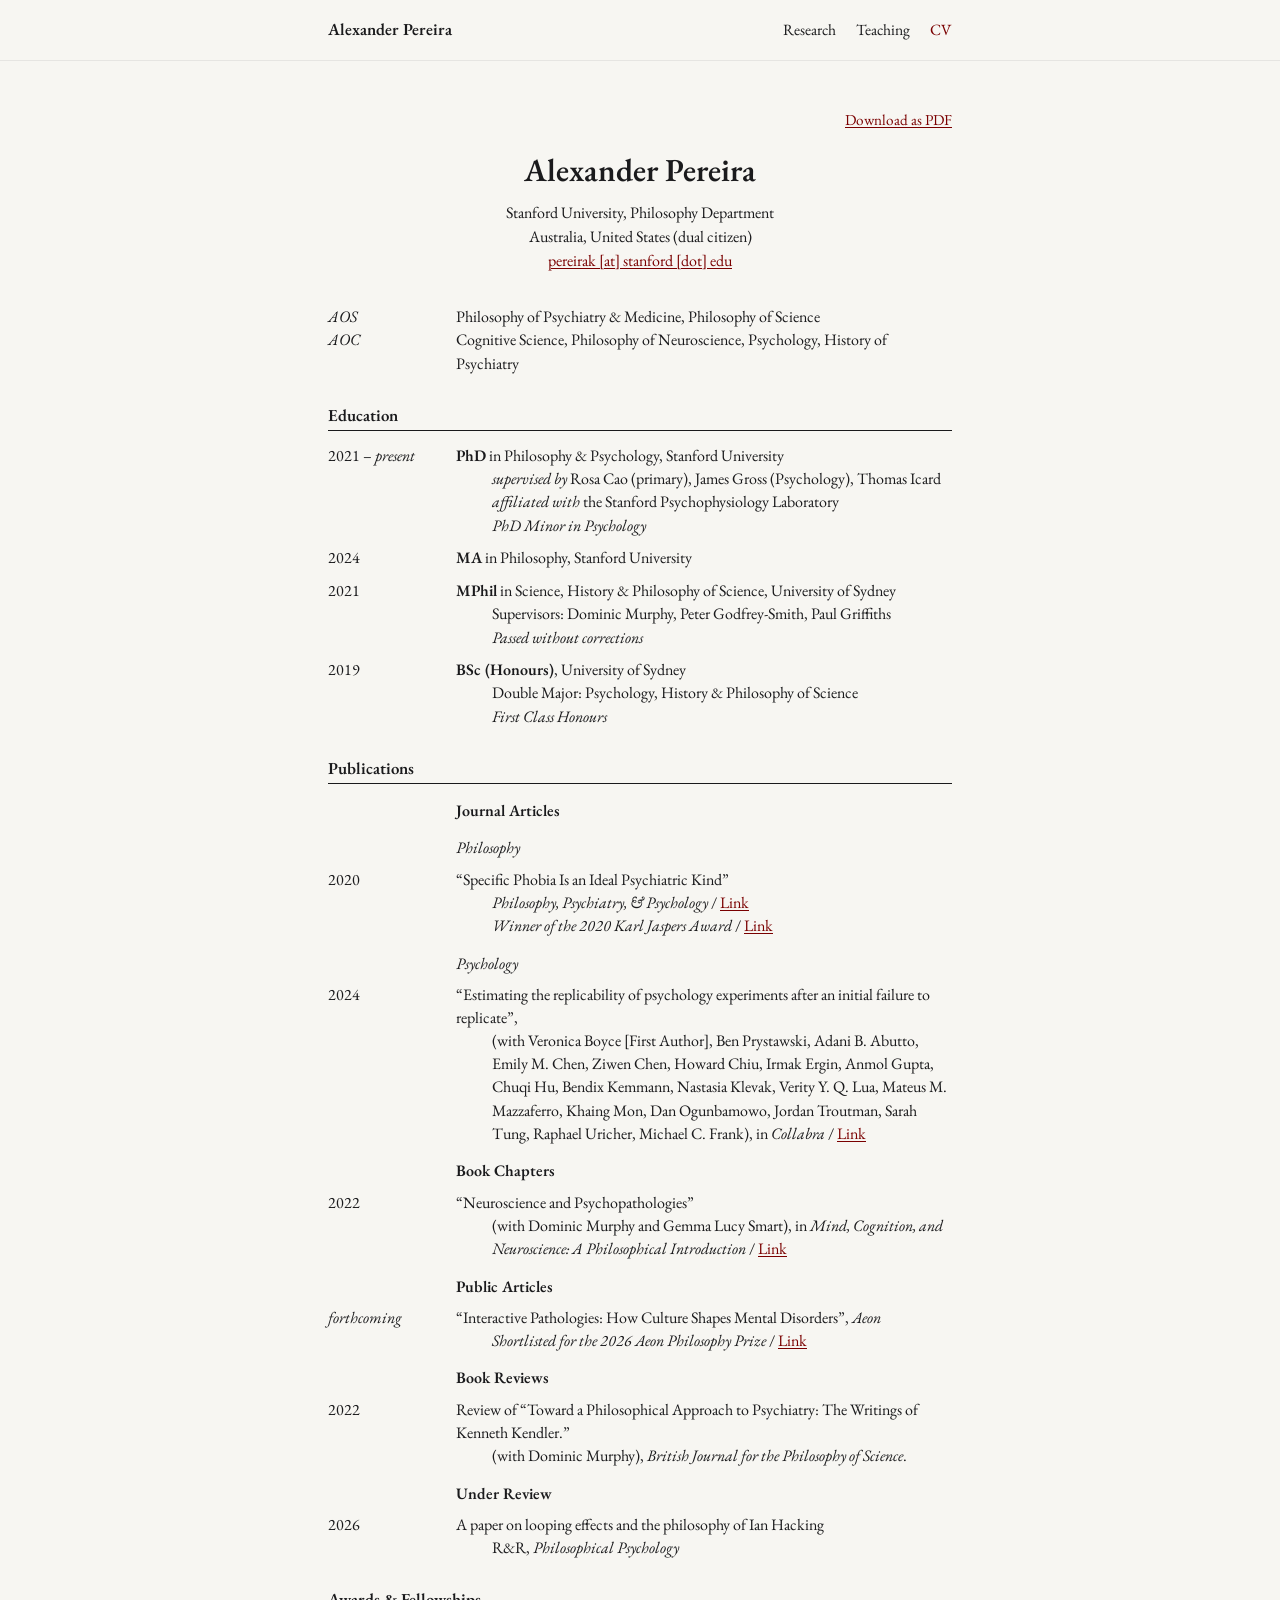
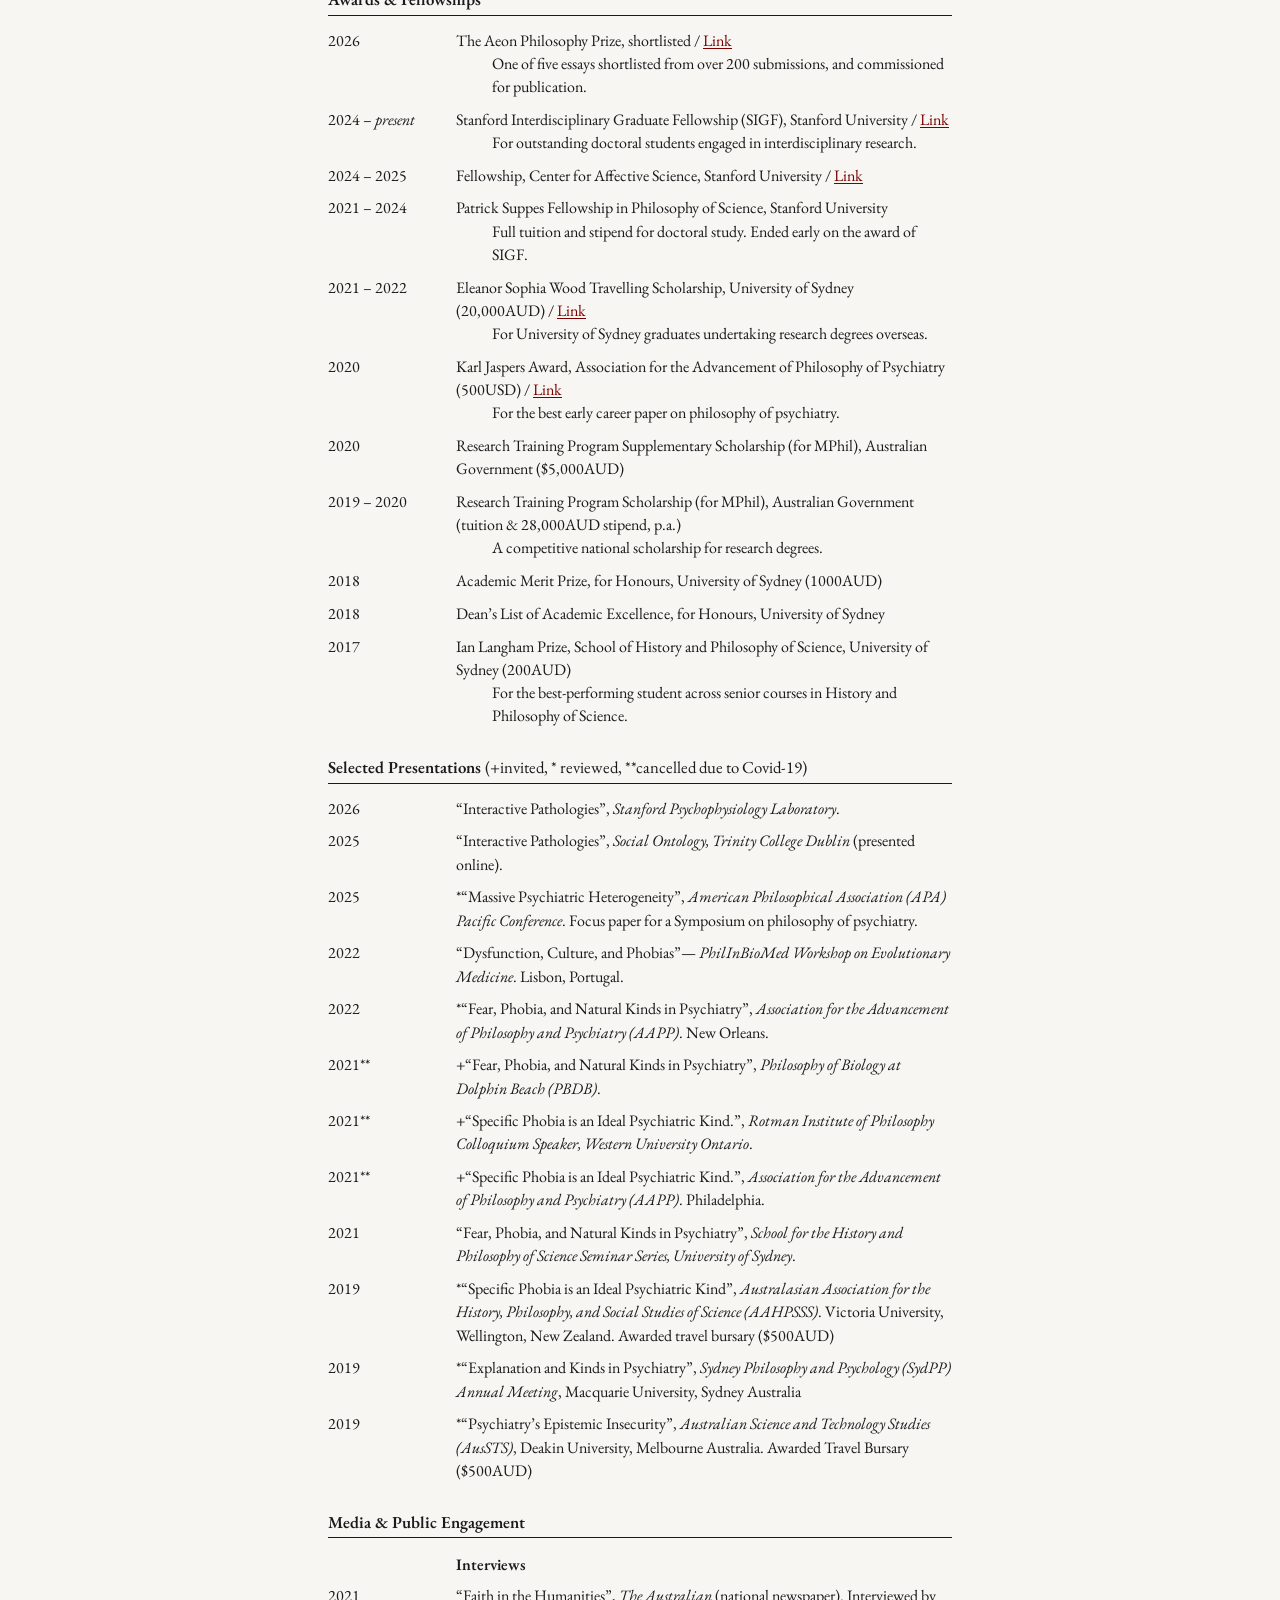
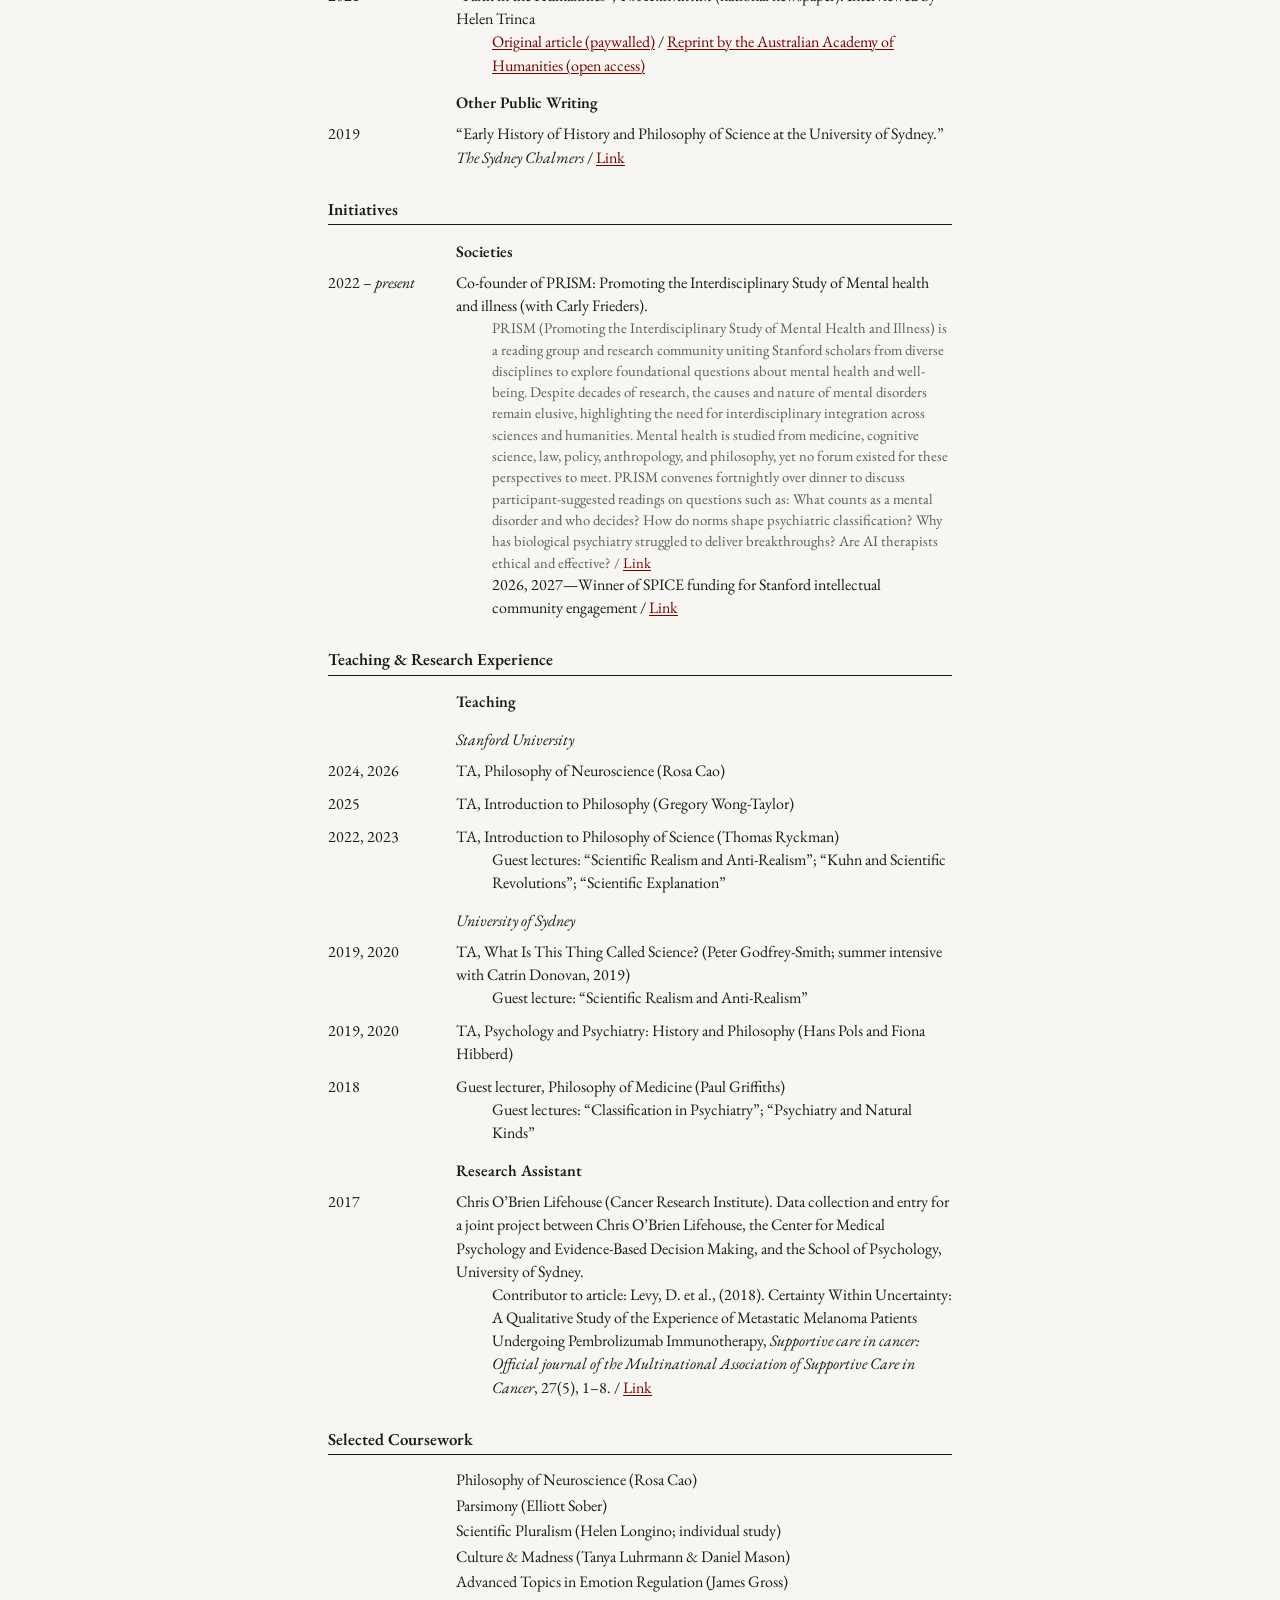
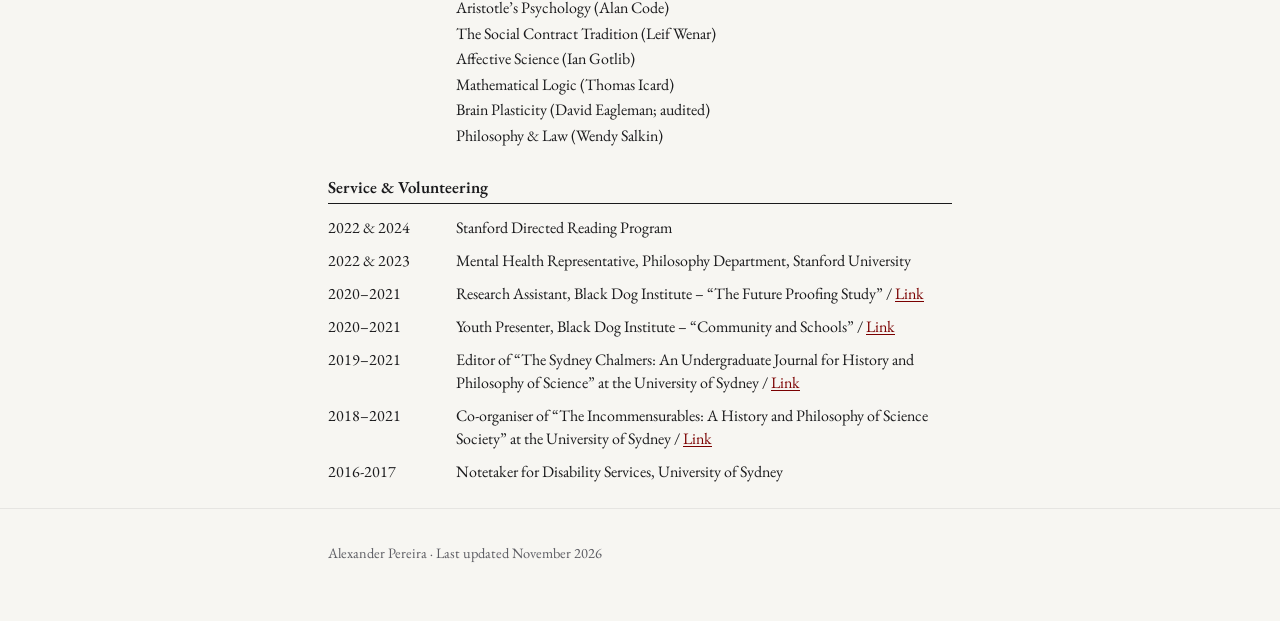
==== commit a2f39b0e: "Add files via upload" ====
--- a/cv.html
+++ b/cv.html
@@ -81,8 +81,8 @@
         <div class="d">2020</div>
         <div class="c">
           <div>“Specific Phobia Is an Ideal Psychiatric Kind”</div>
-          <div class="more"><em>Philosophy, Psychiatry, &amp; Psychology</em> / <a href="https://philpapers.org/rec/PERSPI-3">Link</a></div>
-          <div class="more"><em>Winner of the 2020 Karl Jaspers Award</em> / <a href="https://aapp.press.jhu.edu/jaspers">Link</a></div>
+          <div class="more"><em>Philosophy, Psychiatry, &amp; Psychology</em>&nbsp;/&nbsp;<a href="https://philpapers.org/rec/PERSPI-3">Link</a></div>
+          <div class="more"><em>Winner of the 2020 Karl Jaspers Award</em>&nbsp;/&nbsp;<a href="https://aapp.press.jhu.edu/jaspers">Link</a></div>
         </div>
       </div>
       </div>
@@ -92,7 +92,7 @@
         <div class="d">2024</div>
         <div class="c">
           <div>“Estimating the replicability of psychology experiments after an initial failure to replicate”,</div>
-          <div class="more">(with Veronica Boyce [First Author], Ben Prystawski, Adani B. Abutto, Emily M. Chen, Ziwen Chen, Howard Chiu, Irmak Ergin, Anmol Gupta, Chuqi Hu, Bendix Kemmann, Nastasia Klevak, Verity Y. Q. Lua, Mateus M. Mazzaferro, Khaing Mon, Dan Ogunbamowo, Jordan Troutman, Sarah Tung, Raphael Uricher, Michael C. Frank), in <em>Collabra</em> / <a href="https://osf.io/preprints/psyarxiv/an3yb">Link</a></div>
+          <div class="more">(with Veronica Boyce [First Author], Ben Prystawski, Adani B. Abutto, Emily M. Chen, Ziwen Chen, Howard Chiu, Irmak Ergin, Anmol Gupta, Chuqi Hu, Bendix Kemmann, Nastasia Klevak, Verity Y. Q. Lua, Mateus M. Mazzaferro, Khaing Mon, Dan Ogunbamowo, Jordan Troutman, Sarah Tung, Raphael Uricher, Michael C. Frank), in <em>Collabra</em>&nbsp;/&nbsp;<a href="https://osf.io/preprints/psyarxiv/an3yb">Link</a></div>
         </div>
       </div>
       </div>
@@ -102,7 +102,7 @@
         <div class="d">2022</div>
         <div class="c">
           <div>“Neuroscience and Psychopathologies”</div>
-          <div class="more">(with Dominic Murphy and Gemma Lucy Smart), in <em>Mind, Cognition, and Neuroscience: A Philosophical Introduction</em> / <a href="https://philpapers.org/rec/YOUMCA-3">Link</a></div>
+          <div class="more">(with Dominic Murphy and Gemma Lucy Smart), in <em>Mind, Cognition, and Neuroscience: A Philosophical Introduction</em>&nbsp;/&nbsp;<a href="https://philpapers.org/rec/YOUMCA-3">Link</a></div>
         </div>
       </div>
       </div>
@@ -112,7 +112,7 @@
         <div class="d"><em>forthcoming</em></div>
         <div class="c">
           <div>“Interactive Pathologies: How Culture Shapes Mental Disorders”, <em>Aeon</em></div>
-          <div class="more"><em>Shortlisted for the 2026 Aeon Philosophy Prize</em> / <a href="https://www.instagram.com/p/DYE8NyWkofm/">Link</a></div>
+          <div class="more"><em>Shortlisted for the 2026 Aeon Philosophy Prize</em>&nbsp;/&nbsp;<a href="https://www.instagram.com/p/DYE8NyWkofm/">Link</a></div>
         </div>
       </div>
       </div>
@@ -142,21 +142,21 @@
       <div class="row short">
         <div class="d">2026</div>
         <div class="c">
-          <div>The Aeon Philosophy Prize, shortlisted / <a href="https://www.instagram.com/p/DYE8NyWkofm/">Link</a></div>
+          <div>The Aeon Philosophy Prize, shortlisted&nbsp;/&nbsp;<a href="https://www.instagram.com/p/DYE8NyWkofm/">Link</a></div>
           <div class="more">One of five essays shortlisted from over 200 submissions, and commissioned for publication.</div>
         </div>
       </div>
       <div class="row short">
         <div class="d">2024 – <em>present</em></div>
         <div class="c">
-          <div>Stanford Interdisciplinary Graduate Fellowship (SIGF), Stanford University / <a href="https://vpge.stanford.edu/fellowships-funding/vpge-fellowships/sigf-stanford-interdisciplinary-graduate-fellowship">Link</a></div>
+          <div>Stanford Interdisciplinary Graduate Fellowship (SIGF), Stanford University&nbsp;/&nbsp;<a href="https://vpge.stanford.edu/fellowships-funding/vpge-fellowships/sigf-stanford-interdisciplinary-graduate-fellowship">Link</a></div>
           <div class="more">For outstanding doctoral students engaged in interdisciplinary research.</div>
         </div>
       </div>
       <div class="row short">
         <div class="d">2024 – 2025</div>
         <div class="c">
-          <div>Fellowship, Center for Affective Science, Stanford University / <a href="https://cas.stanford.edu/affective-science-graduate-student-fellowship">Link</a></div>
+          <div>Fellowship, Center for Affective Science, Stanford University&nbsp;/&nbsp;<a href="https://cas.stanford.edu/affective-science-graduate-student-fellowship">Link</a></div>
         </div>
       </div>
       <div class="row short">
@@ -169,14 +169,14 @@
       <div class="row short">
         <div class="d">2021 – 2022</div>
         <div class="c">
-          <div>Eleanor Sophia Wood Travelling Scholarship, University of Sydney (20,000AUD) / <a href="https://www.sydney.edu.au/scholarships/e/university-sydney-travelling-scholarships.html">Link</a></div>
+          <div>Eleanor Sophia Wood Travelling Scholarship, University of Sydney (20,000AUD)&nbsp;/&nbsp;<a href="https://www.sydney.edu.au/scholarships/e/university-sydney-travelling-scholarships.html">Link</a></div>
           <div class="more">For University of Sydney graduates undertaking research degrees overseas.</div>
         </div>
       </div>
       <div class="row short">
         <div class="d">2020</div>
         <div class="c">
-          <div>Karl Jaspers Award, Association for the Advancement of Philosophy of Psychiatry (500USD) / <a href="https://aapp.press.jhu.edu/jaspers">Link</a></div>
+          <div>Karl Jaspers Award, Association for the Advancement of Philosophy of Psychiatry (500USD)&nbsp;/&nbsp;<a href="https://aapp.press.jhu.edu/jaspers">Link</a></div>
           <div class="more">For the best early career paper on philosophy of psychiatry.</div>
         </div>
       </div>
@@ -218,7 +218,7 @@
       <div class="row short">
         <div class="d">2026</div>
         <div class="c">
-          <div>“Interactive Pathologies”, <em>Stanford Psychophysiology Laboratory</em>. January.</div>
+          <div>“Interactive Pathologies”, <em>Stanford Psychophysiology Laboratory</em>.</div>
         </div>
       </div>
       <div class="row short">
@@ -236,31 +236,31 @@
       <div class="row short">
         <div class="d">2022</div>
         <div class="c">
-          <div>“Dysfunction, Culture, and Phobias”— <em>PhilInBioMed Workshop on Evolutionary Medicine</em>. June, Lisbon, Portugal.</div>
+          <div>“Dysfunction, Culture, and Phobias”— <em>PhilInBioMed Workshop on Evolutionary Medicine</em>. Lisbon, Portugal.</div>
         </div>
       </div>
       <div class="row short">
         <div class="d">2022</div>
         <div class="c">
-          <div>*“Fear, Phobia, and Natural Kinds in Psychiatry”, <em>Association for the Advancement of Philosophy and Psychiatry (AAPP)</em>. May, New Orleans.</div>
+          <div>*“Fear, Phobia, and Natural Kinds in Psychiatry”, <em>Association for the Advancement of Philosophy and Psychiatry (AAPP)</em>. New Orleans.</div>
         </div>
       </div>
       <div class="row short">
         <div class="d">2021**</div>
         <div class="c">
-          <div>+“Fear, Phobia, and Natural Kinds in Psychiatry”, <em>Philosophy of Biology at Dolphin Beach (PBDB)</em>. Originally scheduled for August 2021.</div>
+          <div>+“Fear, Phobia, and Natural Kinds in Psychiatry”, <em>Philosophy of Biology at Dolphin Beach (PBDB)</em>.</div>
         </div>
       </div>
       <div class="row short">
         <div class="d">2021**</div>
         <div class="c">
-          <div>+“Specific Phobia is an Ideal Psychiatric Kind.”, <em>Rotman Institute of Philosophy Colloquium Speaker, Western University Ontario</em>. Originally scheduled for May, 2021.</div>
+          <div>+“Specific Phobia is an Ideal Psychiatric Kind.”, <em>Rotman Institute of Philosophy Colloquium Speaker, Western University Ontario</em>.</div>
         </div>
       </div>
       <div class="row short">
         <div class="d">2021**</div>
         <div class="c">
-          <div>+“Specific Phobia is an Ideal Psychiatric Kind.”, <em>Association for the Advancement of Philosophy and Psychiatry (AAPP)</em>. May, Philadelphia.</div>
+          <div>+“Specific Phobia is an Ideal Psychiatric Kind.”, <em>Association for the Advancement of Philosophy and Psychiatry (AAPP)</em>. Philadelphia.</div>
         </div>
       </div>
       <div class="row short">
@@ -272,7 +272,7 @@
       <div class="row short">
         <div class="d">2019</div>
         <div class="c">
-          <div>*“Specific Phobia is an Ideal Psychiatric Kind”, <em>Australasian Association for the History, Philosophy, and Social Studies of Science (AAHPSSS)</em>. November, at Victoria University, Wellington, New Zealand. Awarded travel bursary ($500AUD)</div>
+          <div>*“Specific Phobia is an Ideal Psychiatric Kind”, <em>Australasian Association for the History, Philosophy, and Social Studies of Science (AAHPSSS)</em>. Victoria University, Wellington, New Zealand. Awarded travel bursary ($500AUD)</div>
         </div>
       </div>
       <div class="row short">
@@ -296,7 +296,7 @@
         <div class="d">2021</div>
         <div class="c">
           <div>“Faith in the Humanities”, <em>The Australian</em> (national newspaper). Interviewed by Helen Trinca</div>
-          <div class="more"><a href="https://www.theaustralian.com.au/life/why-engineers-should-study-humanities/news-story/9b703eb0d883cf200d09e0ad73d0e137">Original article (paywalled)</a> / <a href="https://www.humanities.org.au/2021/07/02/want-to-learn-science-at-stanford-study-philosophy-first/">Reprint by the Australian Academy of Humanities (open access)</a></div>
+          <div class="more"><a href="https://www.theaustralian.com.au/life/why-engineers-should-study-humanities/news-story/9b703eb0d883cf200d09e0ad73d0e137">Original article (paywalled)</a>&nbsp;/&nbsp;<a href="https://www.humanities.org.au/2021/07/02/want-to-learn-science-at-stanford-study-philosophy-first/">Reprint by the Australian Academy of Humanities (open access)</a></div>
         </div>
       </div>
       </div>
@@ -305,7 +305,7 @@
       <div class="row short">
         <div class="d">2019</div>
         <div class="c">
-          <div>“Early History of History and Philosophy of Science at the University of Sydney.” <em>The Sydney Chalmers</em> / <a href="https://issuu.com/theincommensurables/docs/thesydneychalmers_iss01_forissuu_01">Link</a></div>
+          <div>“Early History of History and Philosophy of Science at the University of Sydney.” <em>The Sydney Chalmers</em>&nbsp;/&nbsp;<a href="https://issuu.com/theincommensurables/docs/thesydneychalmers_iss01_forissuu_01">Link</a></div>
         </div>
       </div>
       </div>
@@ -318,8 +318,8 @@
         <div class="d">2022 – <em>present</em></div>
         <div class="c">
           <div>Co-founder of PRISM: Promoting the Interdisciplinary Study of Mental health and illness (with Carly Frieders).</div>
-          <div class="more"><span class="note">PRISM (Promoting the Interdisciplinary Study of Mental Health and Illness) is a reading group and research community uniting Stanford scholars from diverse disciplines to explore foundational questions about mental health and well-being. Despite decades of research, the causes and nature of mental disorders remain elusive, highlighting the need for interdisciplinary integration across sciences and humanities. Mental health is studied from medicine, cognitive science, law, policy, anthropology, and philosophy, yet no forum existed for these perspectives to meet. PRISM convenes fortnightly over dinner to discuss participant-suggested readings on questions such as: What counts as a mental disorder and who decides? How do norms shape psychiatric classification? Why has biological psychiatry struggled to deliver breakthroughs? Are AI therapists ethical and effective? / <a href="https://philosophy.stanford.edu/prism-reading-group">Link</a></span></div>
-          <div class="more">2026, 2027—Winner of SPICE funding for Stanford intellectual community engagement / <a href="https://vpge.stanford.edu/fellowships-funding/student-projects-intellectual/2025-2026-spice-projects">Link</a></div>
+          <div class="more"><span class="note">PRISM (Promoting the Interdisciplinary Study of Mental Health and Illness) is a reading group and research community uniting Stanford scholars from diverse disciplines to explore foundational questions about mental health and well-being. Despite decades of research, the causes and nature of mental disorders remain elusive, highlighting the need for interdisciplinary integration across sciences and humanities. Mental health is studied from medicine, cognitive science, law, policy, anthropology, and philosophy, yet no forum existed for these perspectives to meet. PRISM convenes fortnightly over dinner to discuss participant-suggested readings on questions such as: What counts as a mental disorder and who decides? How do norms shape psychiatric classification? Why has biological psychiatry struggled to deliver breakthroughs? Are AI therapists ethical and effective?&nbsp;/&nbsp;<a href="https://philosophy.stanford.edu/prism-reading-group">Link</a></span></div>
+          <div class="more">2026, 2027—Winner of SPICE funding for Stanford intellectual community engagement&nbsp;/&nbsp;<a href="https://vpge.stanford.edu/fellowships-funding/student-projects-intellectual/2025-2026-spice-projects">Link</a></div>
         </div>
       </div>
       </div>
@@ -378,7 +378,7 @@
         <div class="d">2017</div>
         <div class="c">
           <div>Chris O’Brien Lifehouse (Cancer Research Institute). Data collection and entry for a joint project between Chris O’Brien Lifehouse, the Center for Medical Psychology and Evidence-Based Decision Making, and the School of Psychology, University of Sydney.</div>
-          <div class="more">Contributor to article: Levy, D. et al., (2018). Certainty Within Uncertainty: A Qualitative Study of the Experience of Metastatic Melanoma Patients Undergoing Pembrolizumab Immunotherapy, <em>Supportive care in cancer: Official journal of the Multinational Association of Supportive Care in Cancer</em>, 27(5), 1–8. / <a href="https://pubmed.ncbi.nlm.nih.gov/30178142/">Link</a></div>
+          <div class="more">Contributor to article: Levy, D. et al., (2018). Certainty Within Uncertainty: A Qualitative Study of the Experience of Metastatic Melanoma Patients Undergoing Pembrolizumab Immunotherapy, <em>Supportive care in cancer: Official journal of the Multinational Association of Supportive Care in Cancer</em>, 27(5), 1–8.&nbsp;/&nbsp;<a href="https://pubmed.ncbi.nlm.nih.gov/30178142/">Link</a></div>
         </div>
       </div>
       </div>
@@ -469,25 +469,25 @@
       <div class="row short">
         <div class="d">2020–2021</div>
         <div class="c">
-          <div>Research Assistant, Black Dog Institute – “The Future Proofing Study” / <a href="https://www.blackdoginstitute.org.au/research-centres/future-proofing/">Link</a></div>
+          <div>Research Assistant, Black Dog Institute – “The Future Proofing Study”&nbsp;/&nbsp;<a href="https://www.blackdoginstitute.org.au/research-centres/future-proofing/">Link</a></div>
         </div>
       </div>
       <div class="row short">
         <div class="d">2020–2021</div>
         <div class="c">
-          <div>Youth Presenter, Black Dog Institute – “Community and Schools” / <a href="https://www.blackdoginstitute.org.au/education-services/schools/school-presentations/mental-fitness/">Link</a></div>
+          <div>Youth Presenter, Black Dog Institute – “Community and Schools”&nbsp;/&nbsp;<a href="https://www.blackdoginstitute.org.au/education-services/schools/school-presentations/mental-fitness/">Link</a></div>
         </div>
       </div>
       <div class="row short">
         <div class="d">2019–2021</div>
         <div class="c">
-          <div>Editor of “The Sydney Chalmers: An Undergraduate Journal for History and Philosophy of Science” at the University of Sydney / <a href="https://issuu.com/theincommensurables/docs/thesydneychalmers_iss01_forissuu_01">Link</a></div>
+          <div>Editor of “The Sydney Chalmers: An Undergraduate Journal for History and Philosophy of Science” at the University of Sydney&nbsp;/&nbsp;<a href="https://issuu.com/theincommensurables/docs/thesydneychalmers_iss01_forissuu_01">Link</a></div>
         </div>
       </div>
       <div class="row short">
         <div class="d">2018–2021</div>
         <div class="c">
-          <div>Co-organiser of “The Incommensurables: A History and Philosophy of Science Society” at the University of Sydney / <a href="https://www.facebook.com/theincommensurablesusyd/">Link</a></div>
+          <div>Co-organiser of “The Incommensurables: A History and Philosophy of Science Society” at the University of Sydney&nbsp;/&nbsp;<a href="https://www.facebook.com/theincommensurablesusyd/">Link</a></div>
         </div>
       </div>
       <div class="row short">
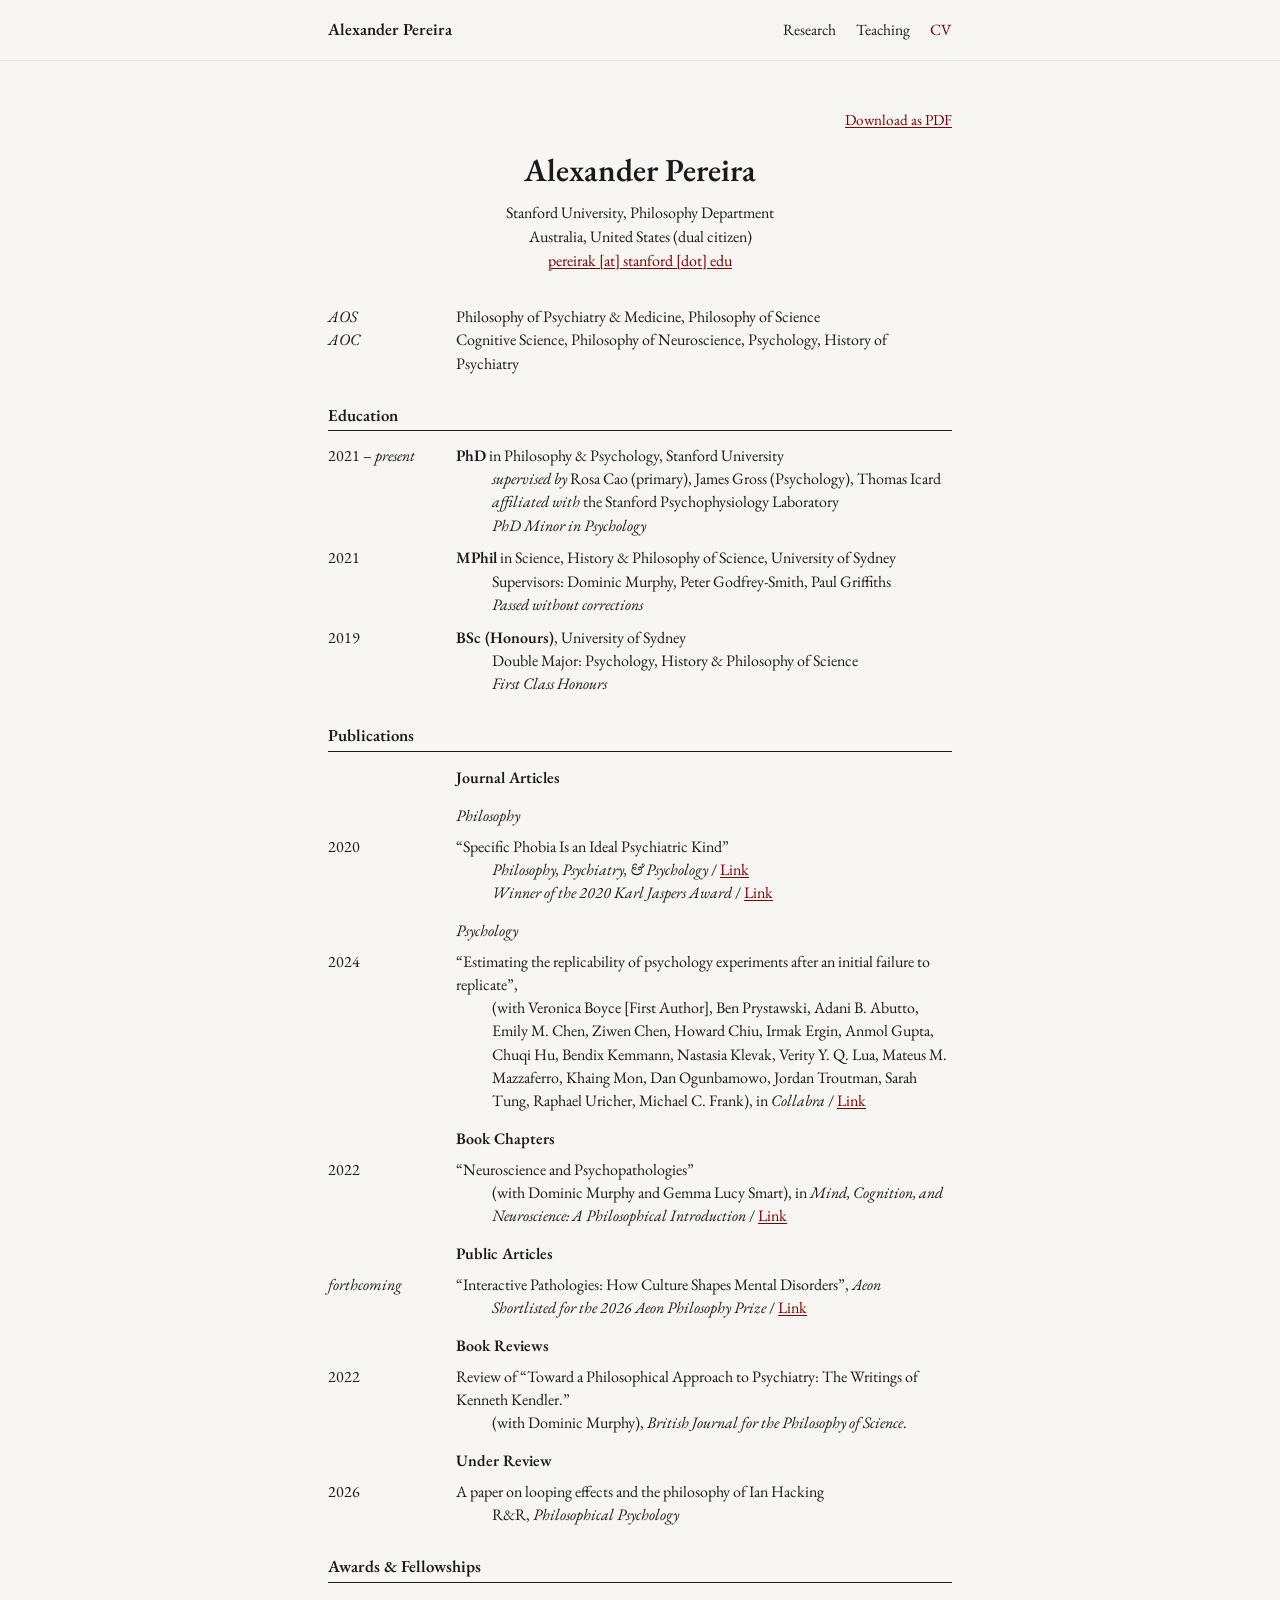
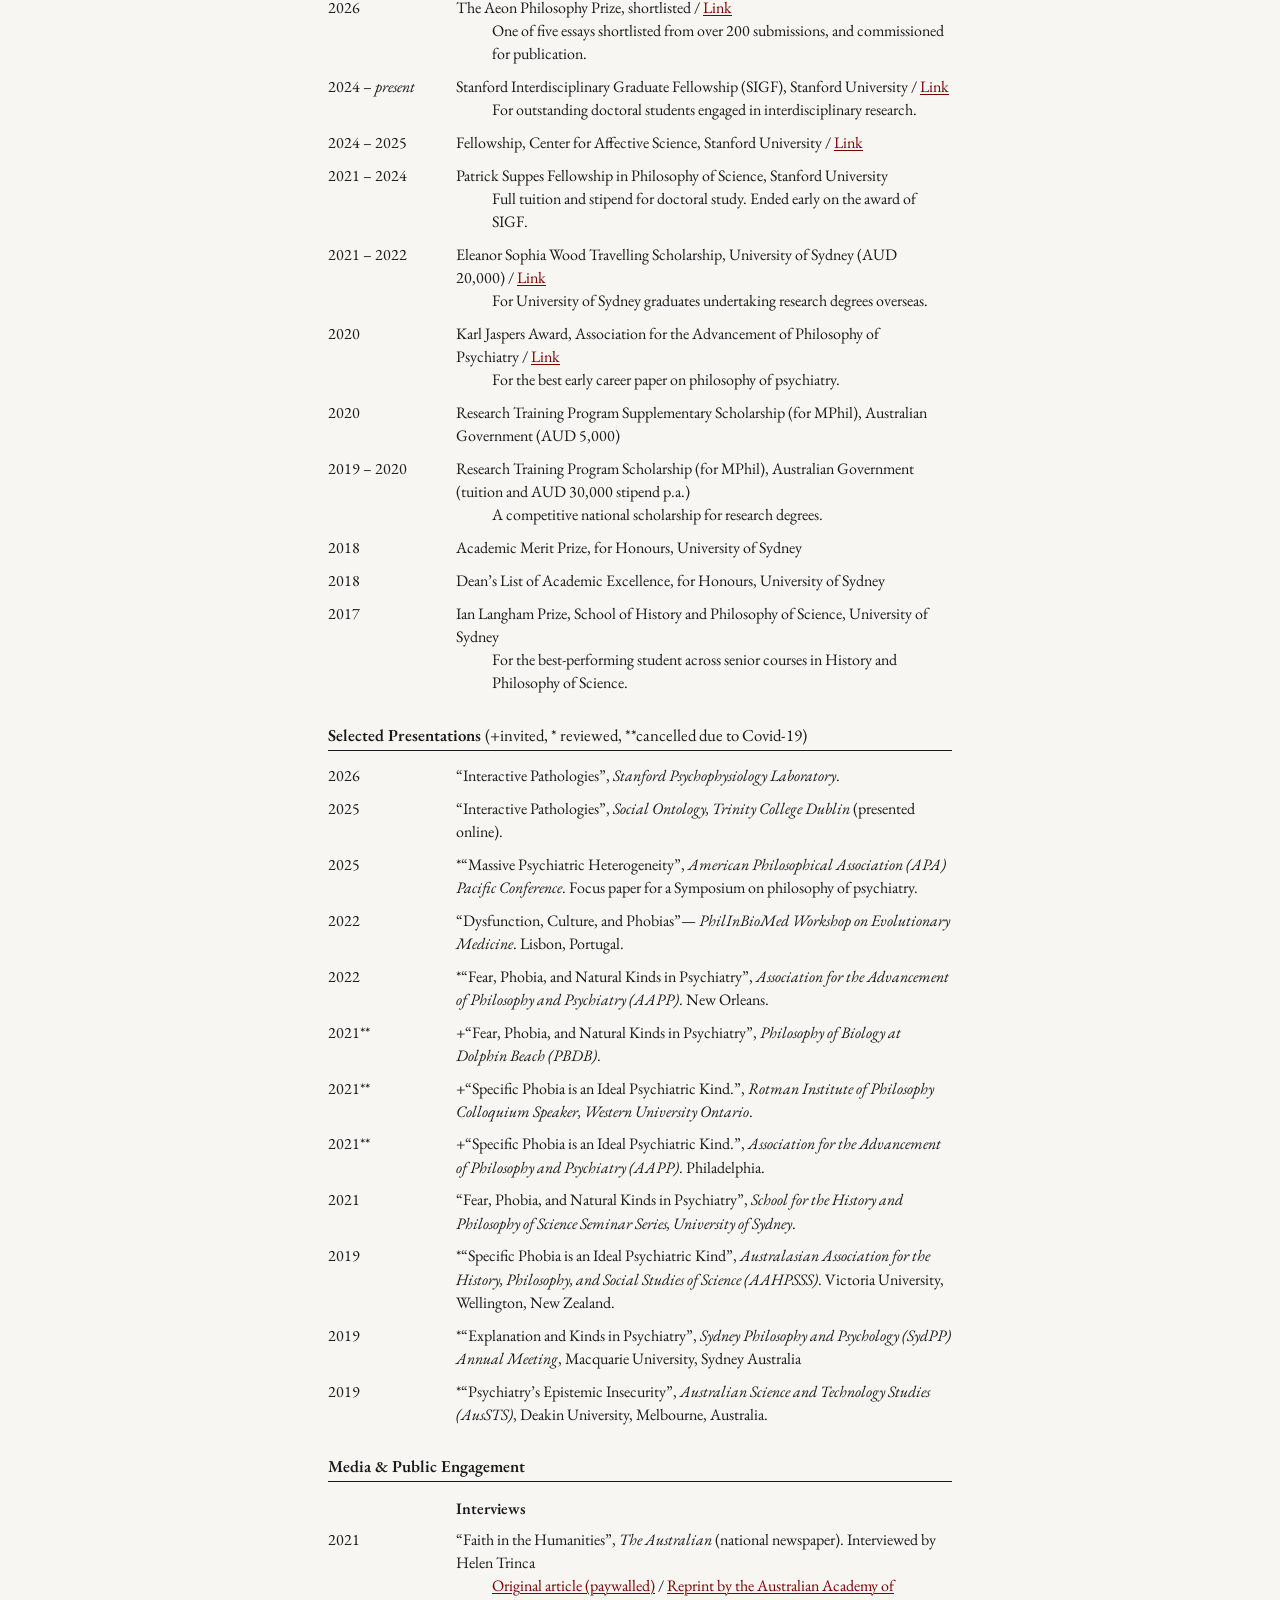
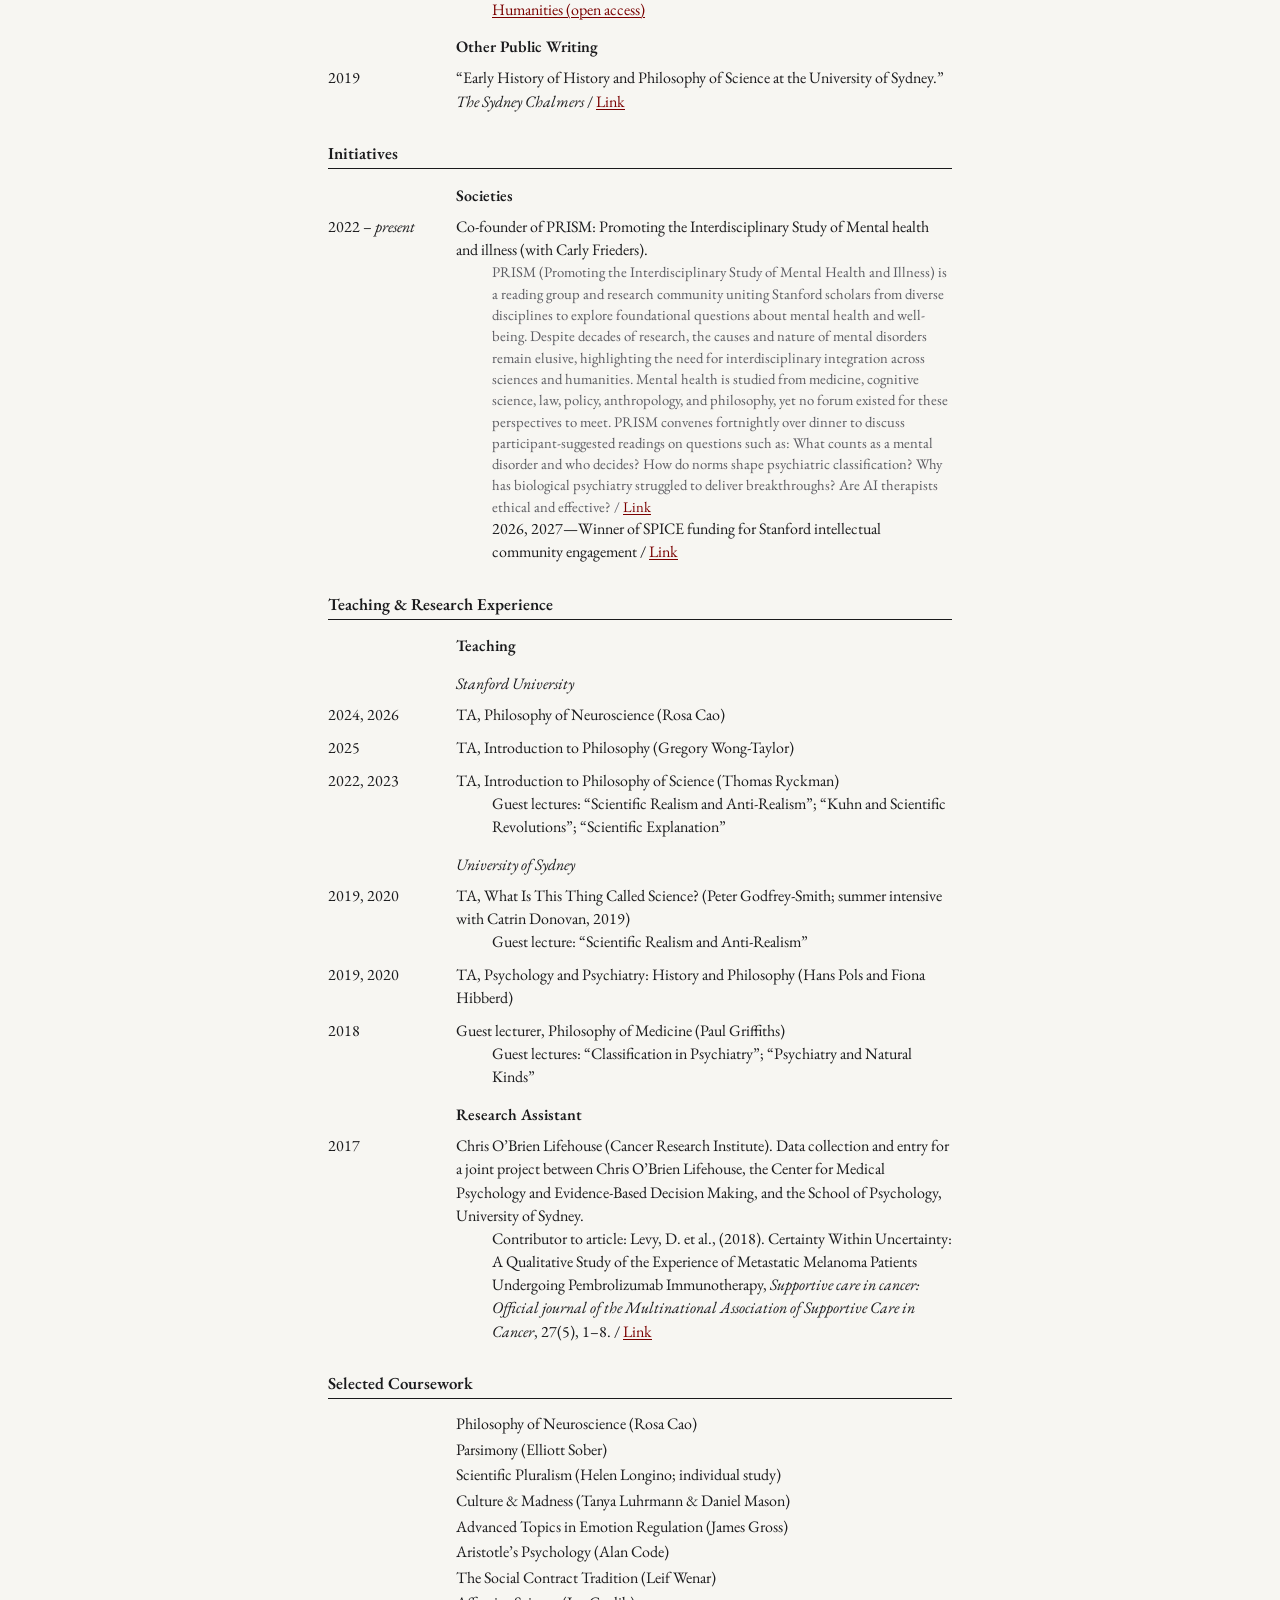
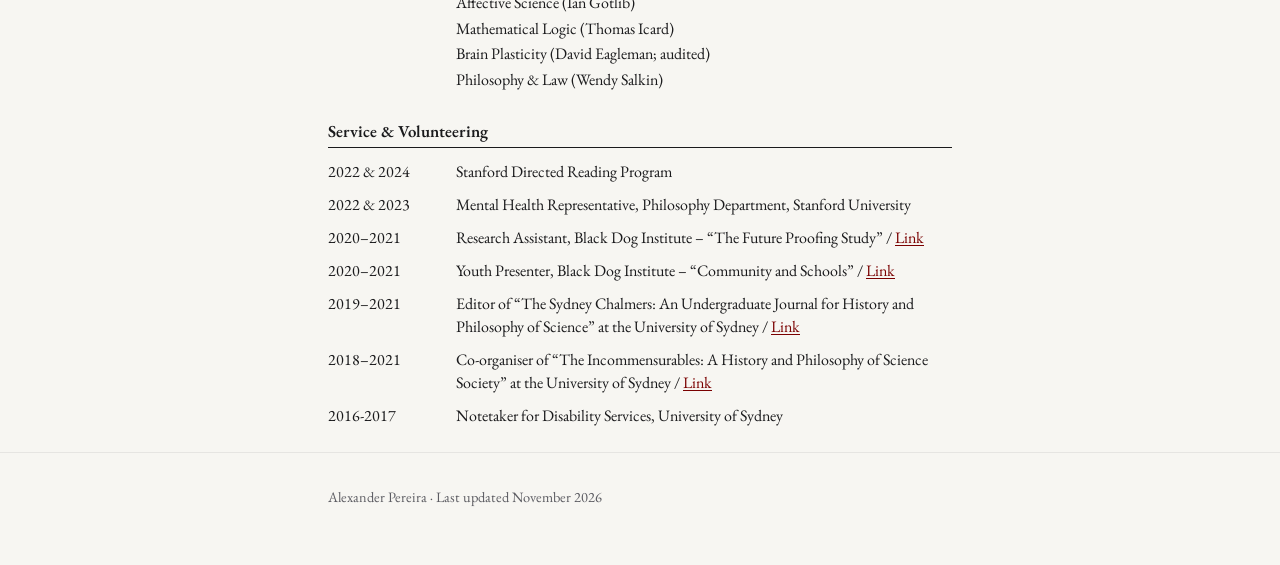
==== commit 1cea8858: "Add files via upload" ====
--- a/cv.html
+++ b/cv.html
@@ -50,12 +50,6 @@
         </div>
       </div>
       <div class="row short">
-        <div class="d">2024</div>
-        <div class="c">
-          <div><strong>MA</strong> in Philosophy, Stanford University</div>
-        </div>
-      </div>
-      <div class="row short">
         <div class="d">2021</div>
         <div class="c">
           <div><strong>MPhil</strong> in Science, History &amp; Philosophy of Science, University of Sydney</div>
@@ -169,34 +163,34 @@
       <div class="row short">
         <div class="d">2021 – 2022</div>
         <div class="c">
-          <div>Eleanor Sophia Wood Travelling Scholarship, University of Sydney (20,000AUD)&nbsp;/&nbsp;<a href="https://www.sydney.edu.au/scholarships/e/university-sydney-travelling-scholarships.html">Link</a></div>
+          <div>Eleanor Sophia Wood Travelling Scholarship, University of Sydney (AUD 20,000)&nbsp;/&nbsp;<a href="https://www.sydney.edu.au/scholarships/e/university-sydney-travelling-scholarships.html">Link</a></div>
           <div class="more">For University of Sydney graduates undertaking research degrees overseas.</div>
         </div>
       </div>
       <div class="row short">
         <div class="d">2020</div>
         <div class="c">
-          <div>Karl Jaspers Award, Association for the Advancement of Philosophy of Psychiatry (500USD)&nbsp;/&nbsp;<a href="https://aapp.press.jhu.edu/jaspers">Link</a></div>
+          <div>Karl Jaspers Award, Association for the Advancement of Philosophy of Psychiatry&nbsp;/&nbsp;<a href="https://aapp.press.jhu.edu/jaspers">Link</a></div>
           <div class="more">For the best early career paper on philosophy of psychiatry.</div>
         </div>
       </div>
       <div class="row short">
         <div class="d">2020</div>
         <div class="c">
-          <div>Research Training Program Supplementary Scholarship (for MPhil), Australian Government ($5,000AUD)</div>
+          <div>Research Training Program Supplementary Scholarship (for MPhil), Australian Government (AUD 5,000)</div>
         </div>
       </div>
       <div class="row short">
         <div class="d">2019 – 2020</div>
         <div class="c">
-          <div>Research Training Program Scholarship (for MPhil), Australian Government (tuition &amp; 28,000AUD stipend, p.a.)</div>
+          <div>Research Training Program Scholarship (for MPhil), Australian Government (tuition and AUD 30,000 stipend p.a.)</div>
           <div class="more">A competitive national scholarship for research degrees.</div>
         </div>
       </div>
       <div class="row short">
         <div class="d">2018</div>
         <div class="c">
-          <div>Academic Merit Prize, for Honours, University of Sydney (1000AUD)</div>
+          <div>Academic Merit Prize, for Honours, University of Sydney</div>
         </div>
       </div>
       <div class="row short">
@@ -208,7 +202,7 @@
       <div class="row short">
         <div class="d">2017</div>
         <div class="c">
-          <div>Ian Langham Prize, School of History and Philosophy of Science, University of Sydney (200AUD)</div>
+          <div>Ian Langham Prize, School of History and Philosophy of Science, University of Sydney</div>
           <div class="more">For the best-performing student across senior courses in History and Philosophy of Science.</div>
         </div>
       </div>
@@ -272,7 +266,7 @@
       <div class="row short">
         <div class="d">2019</div>
         <div class="c">
-          <div>*“Specific Phobia is an Ideal Psychiatric Kind”, <em>Australasian Association for the History, Philosophy, and Social Studies of Science (AAHPSSS)</em>. Victoria University, Wellington, New Zealand. Awarded travel bursary ($500AUD)</div>
+          <div>*“Specific Phobia is an Ideal Psychiatric Kind”, <em>Australasian Association for the History, Philosophy, and Social Studies of Science (AAHPSSS)</em>. Victoria University, Wellington, New Zealand.</div>
         </div>
       </div>
       <div class="row short">
@@ -284,7 +278,7 @@
       <div class="row short">
         <div class="d">2019</div>
         <div class="c">
-          <div>*“Psychiatry’s Epistemic Insecurity”, <em>Australian Science and Technology Studies (AusSTS)</em>, Deakin University, Melbourne Australia. Awarded Travel Bursary ($500AUD)</div>
+          <div>*“Psychiatry’s Epistemic Insecurity”, <em>Australian Science and Technology Studies (AusSTS)</em>, Deakin University, Melbourne, Australia.</div>
         </div>
       </div>
     </div>
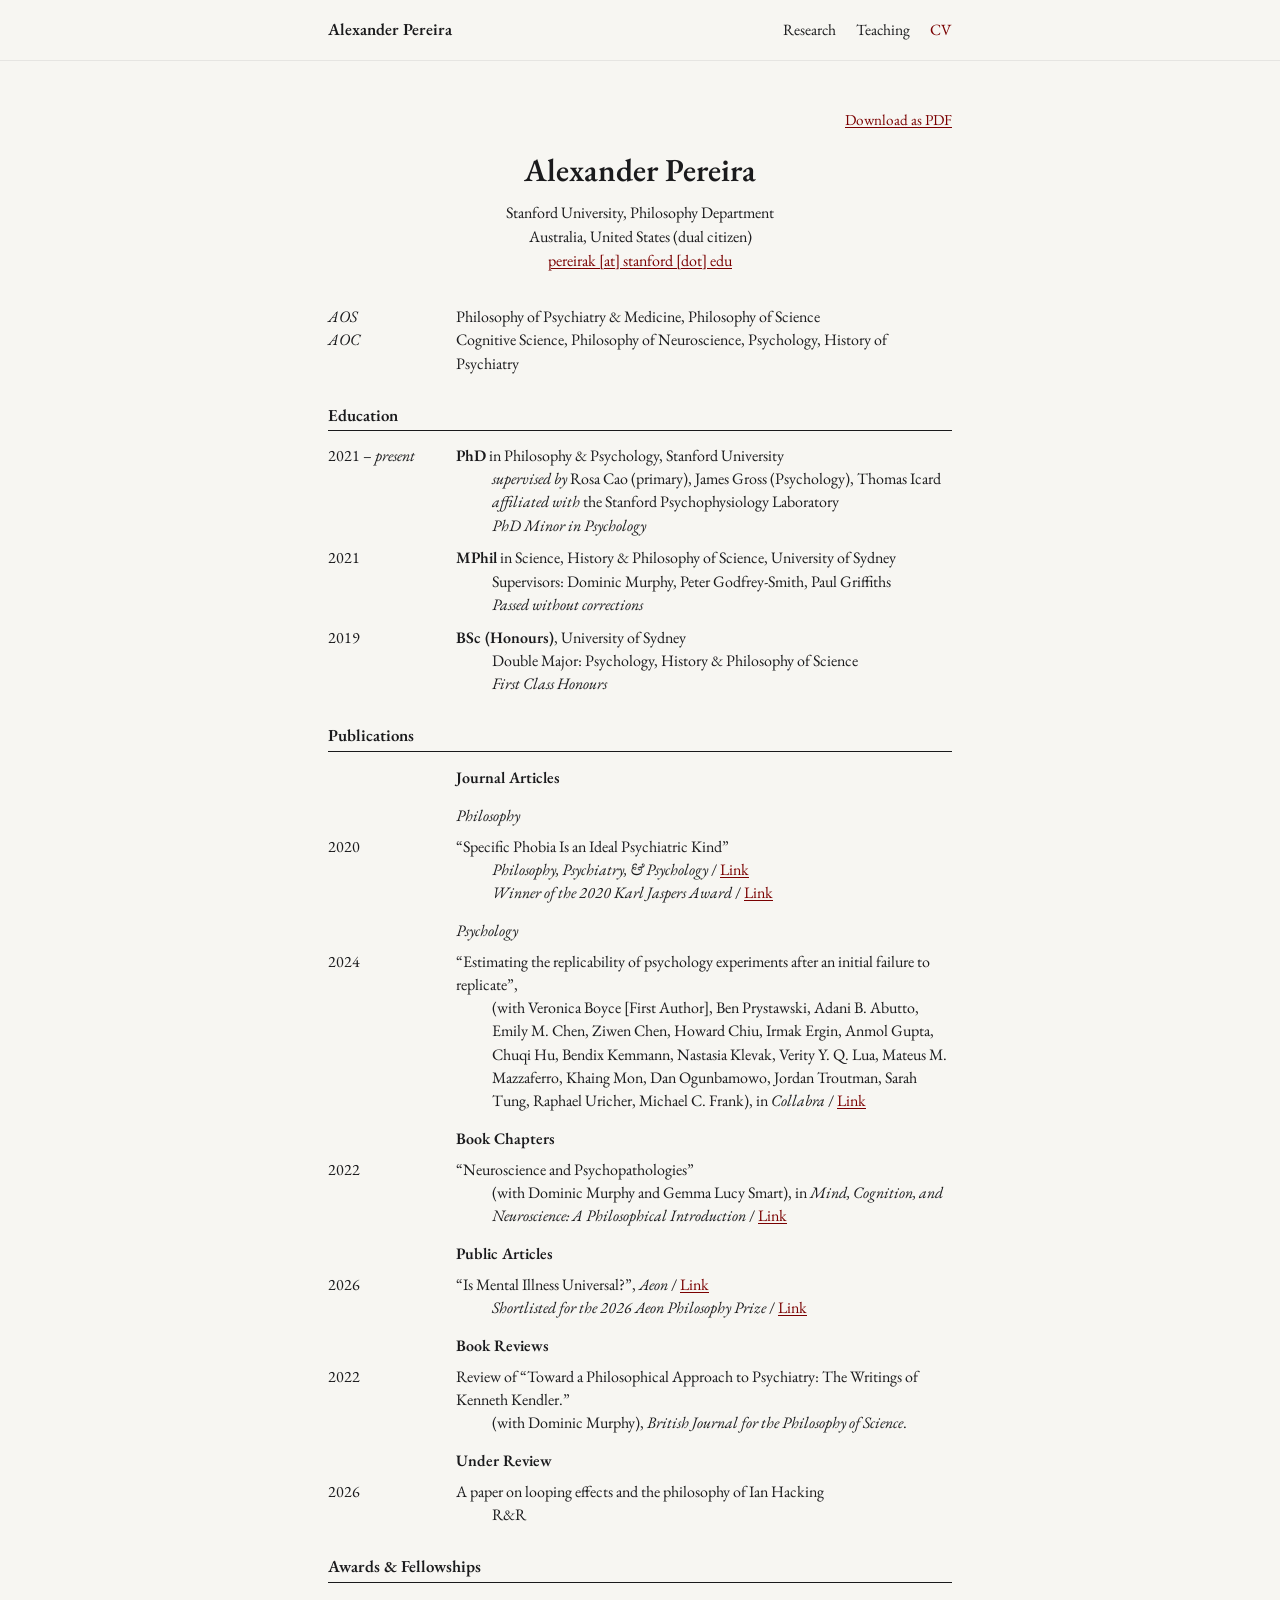
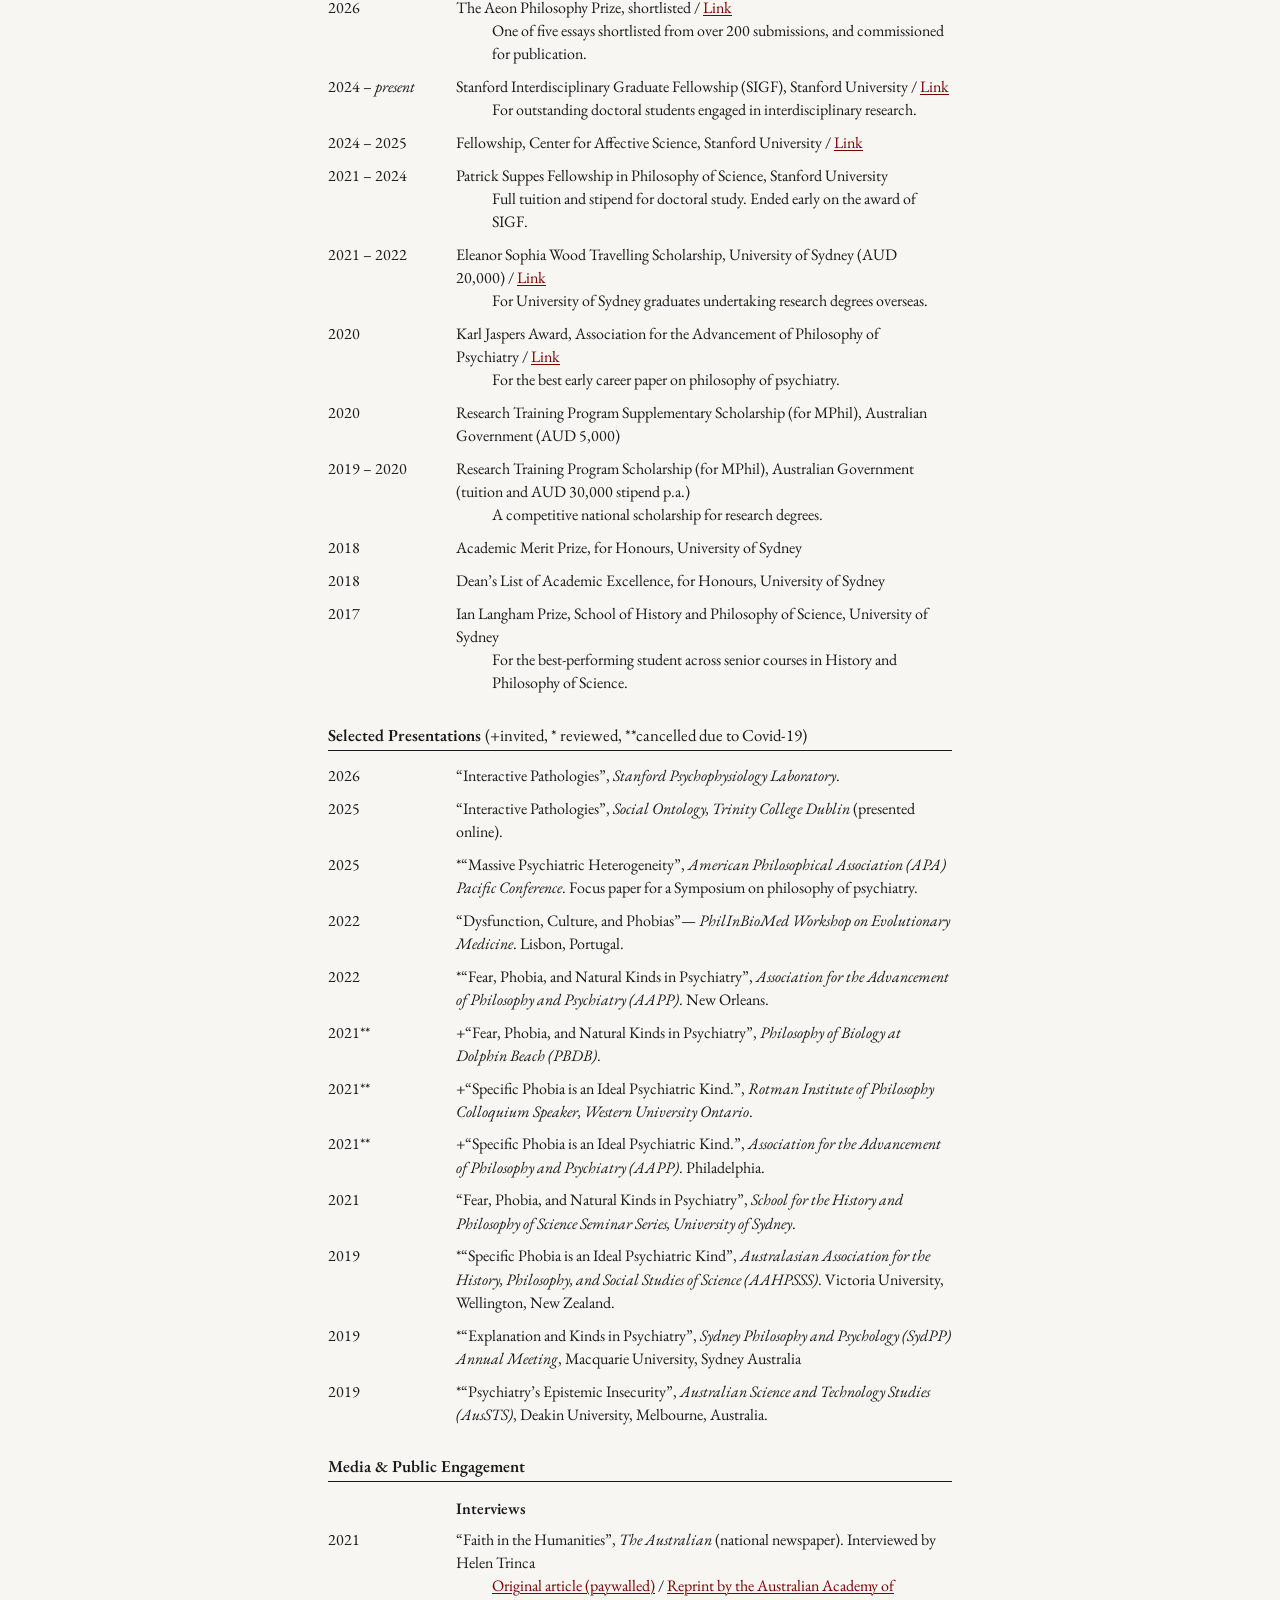
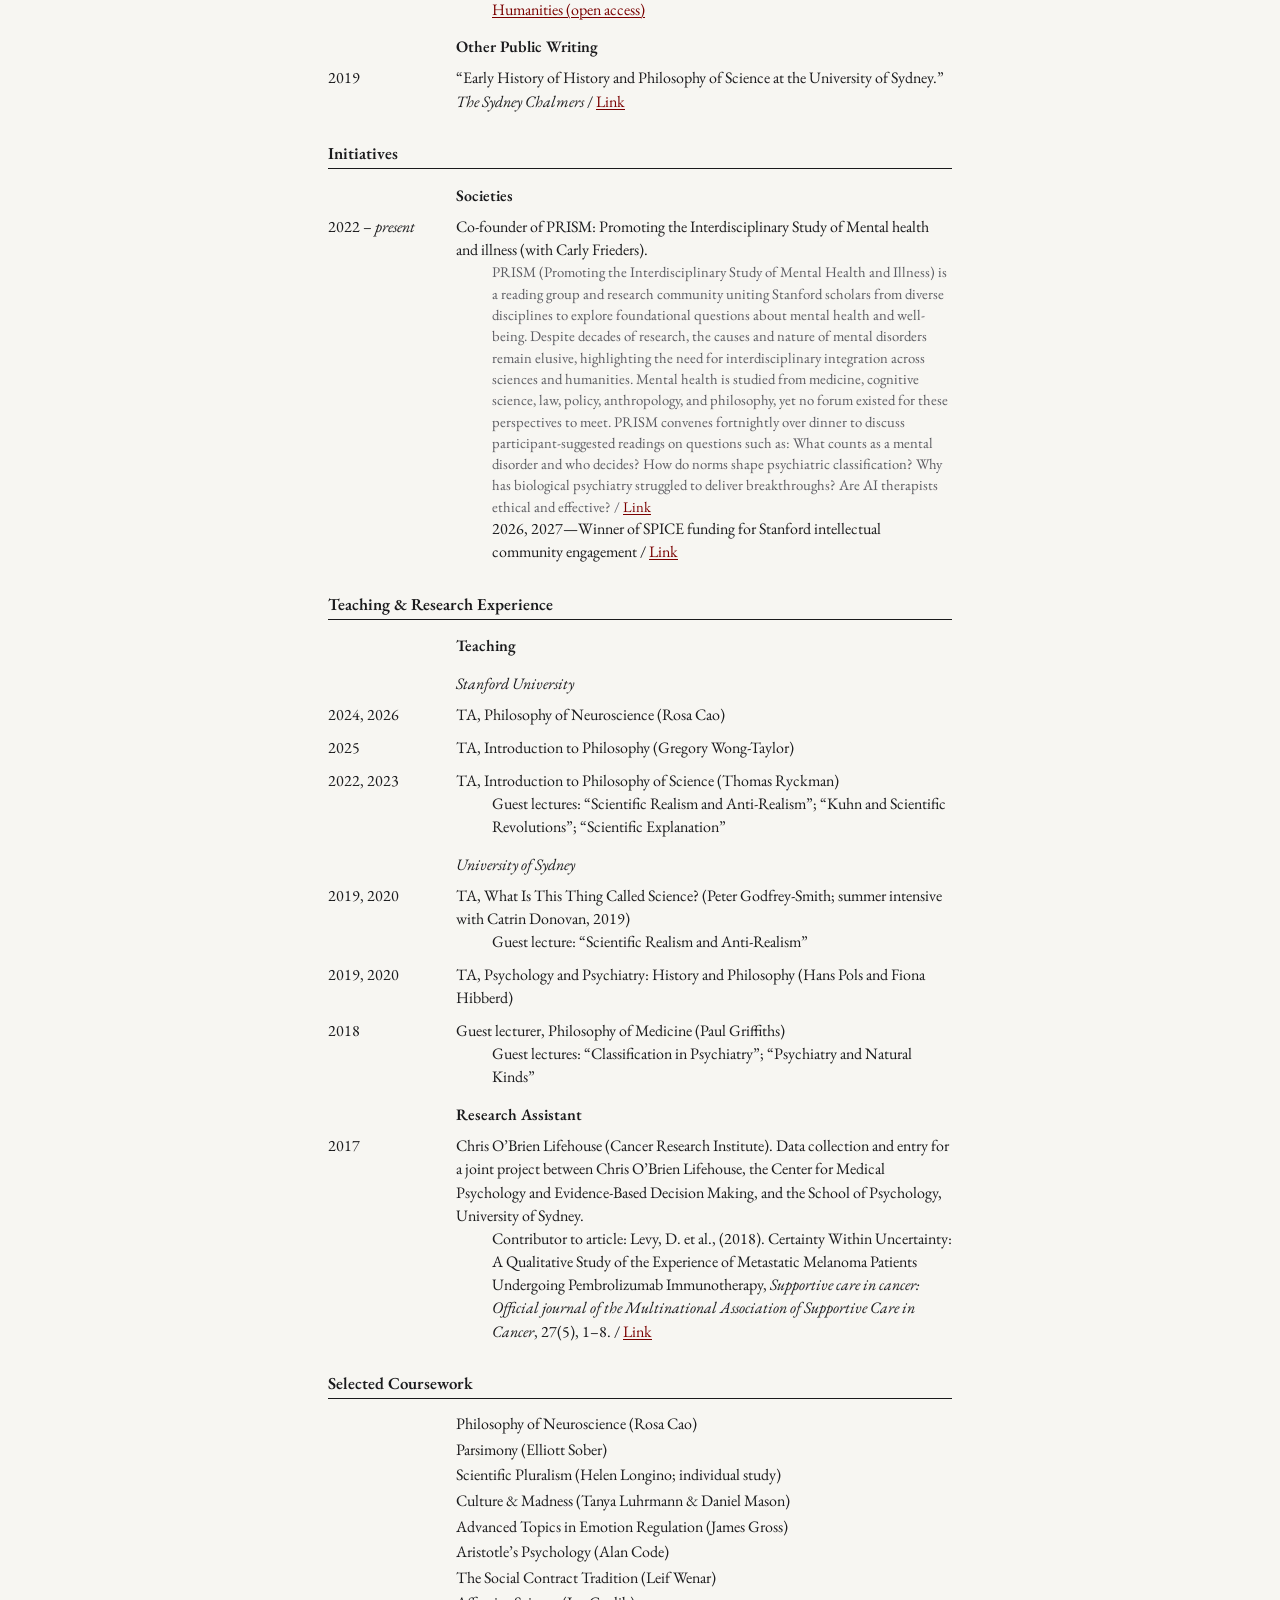
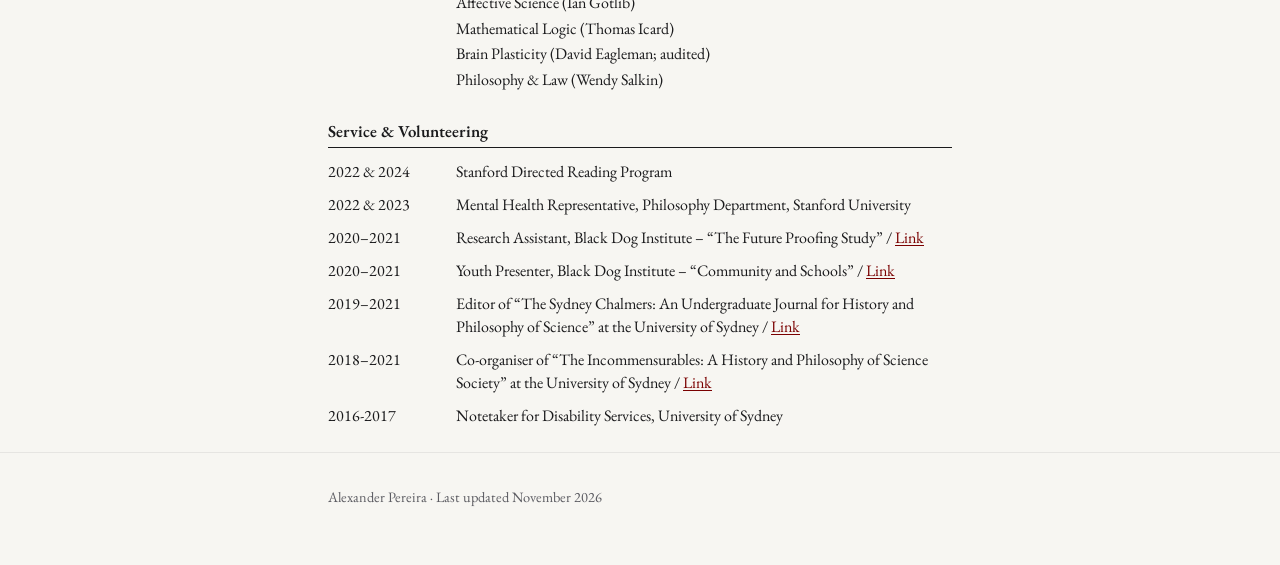
==== commit 54425c98: "Add files via upload" ====
--- a/cv.html
+++ b/cv.html
@@ -103,9 +103,9 @@
       <div class="keep">
       <div class="row sub"><div class="d"></div><div class="c"><h3>Public Articles</h3></div></div>
       <div class="row short">
-        <div class="d"><em>forthcoming</em></div>
-        <div class="c">
-          <div>“Interactive Pathologies: How Culture Shapes Mental Disorders”, <em>Aeon</em></div>
+        <div class="d">2026</div>
+        <div class="c">
+          <div>“Is Mental Illness Universal?”, <em>Aeon</em>&nbsp;/&nbsp;<a href="https://aeon.co/essays/are-mental-illnesses-universal-or-are-they-culturally-specific">Link</a></div>
           <div class="more"><em>Shortlisted for the 2026 Aeon Philosophy Prize</em>&nbsp;/&nbsp;<a href="https://www.instagram.com/p/DYE8NyWkofm/">Link</a></div>
         </div>
       </div>
@@ -126,7 +126,7 @@
         <div class="d">2026</div>
         <div class="c">
           <div>A paper on looping effects and the philosophy of Ian Hacking</div>
-          <div class="more">R&amp;R, <em>Philosophical Psychology</em></div>
+          <div class="more">R&amp;R</div>
         </div>
       </div>
       </div>
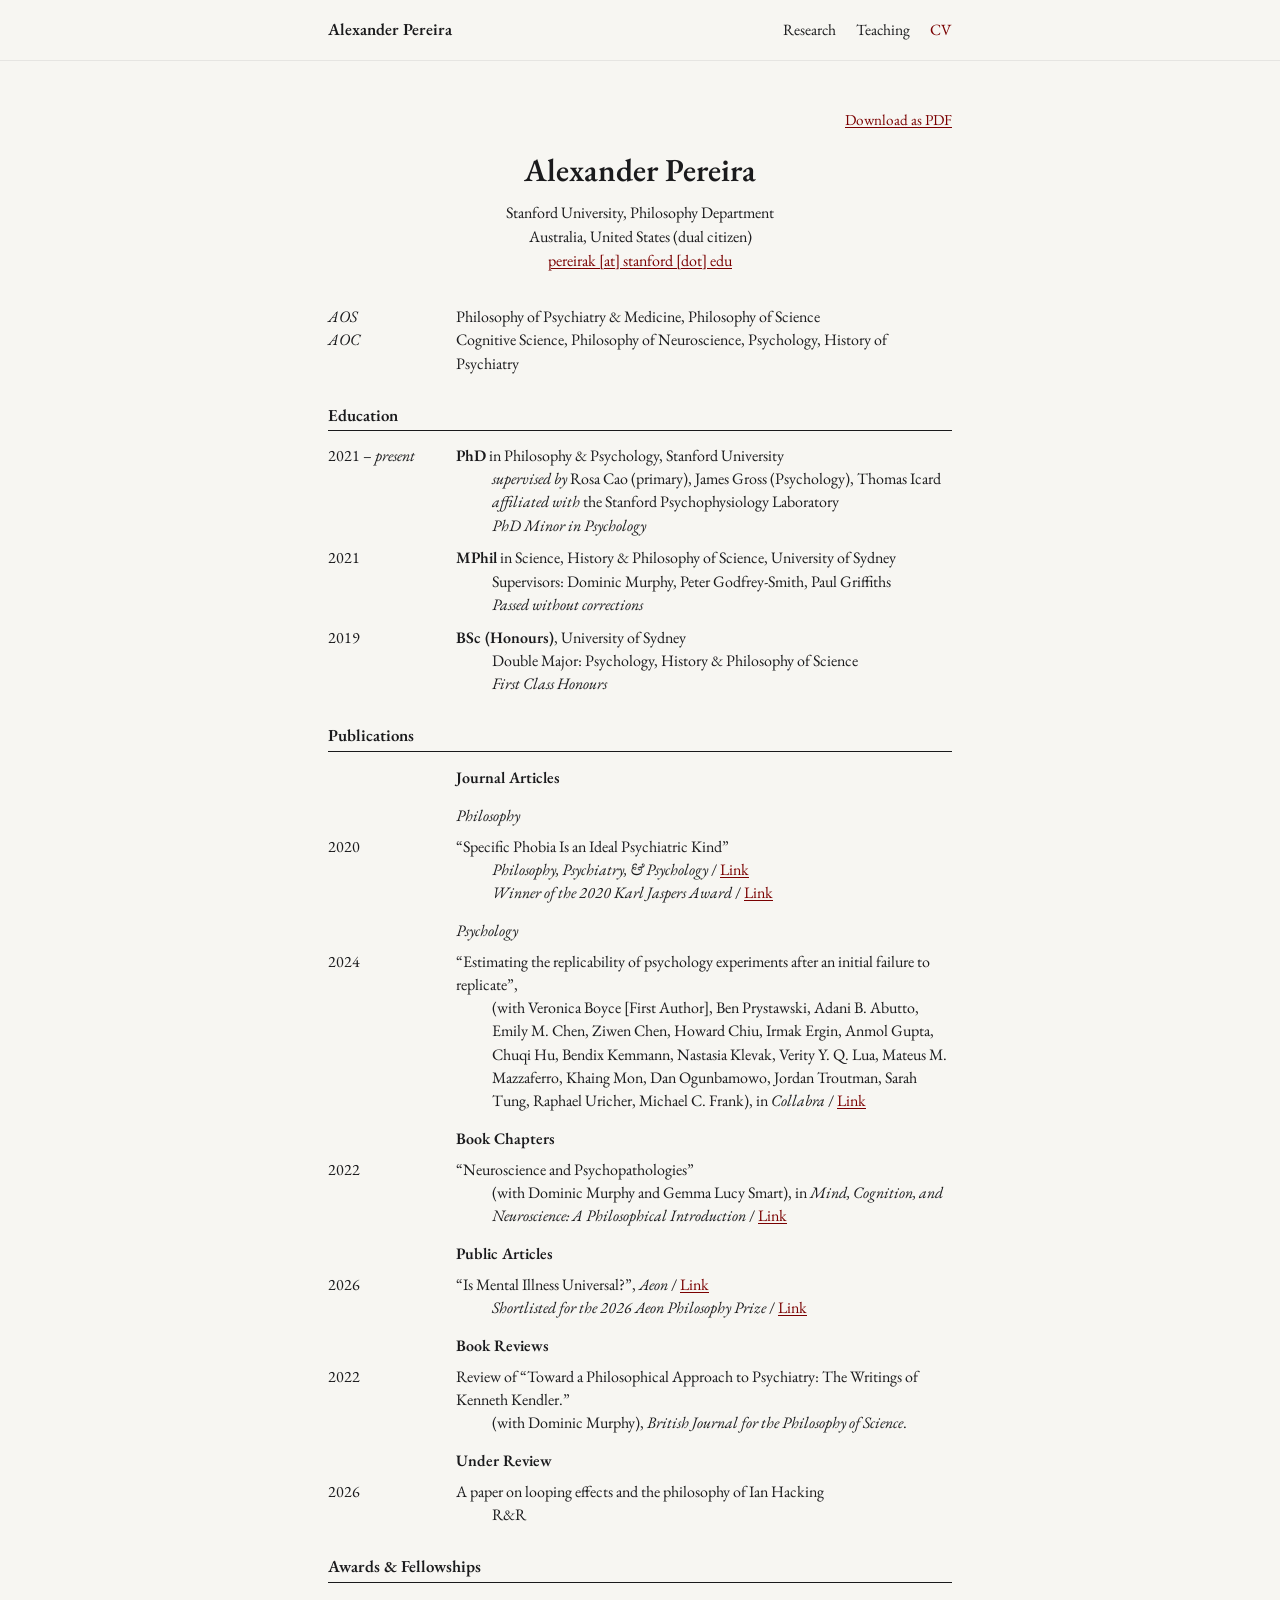
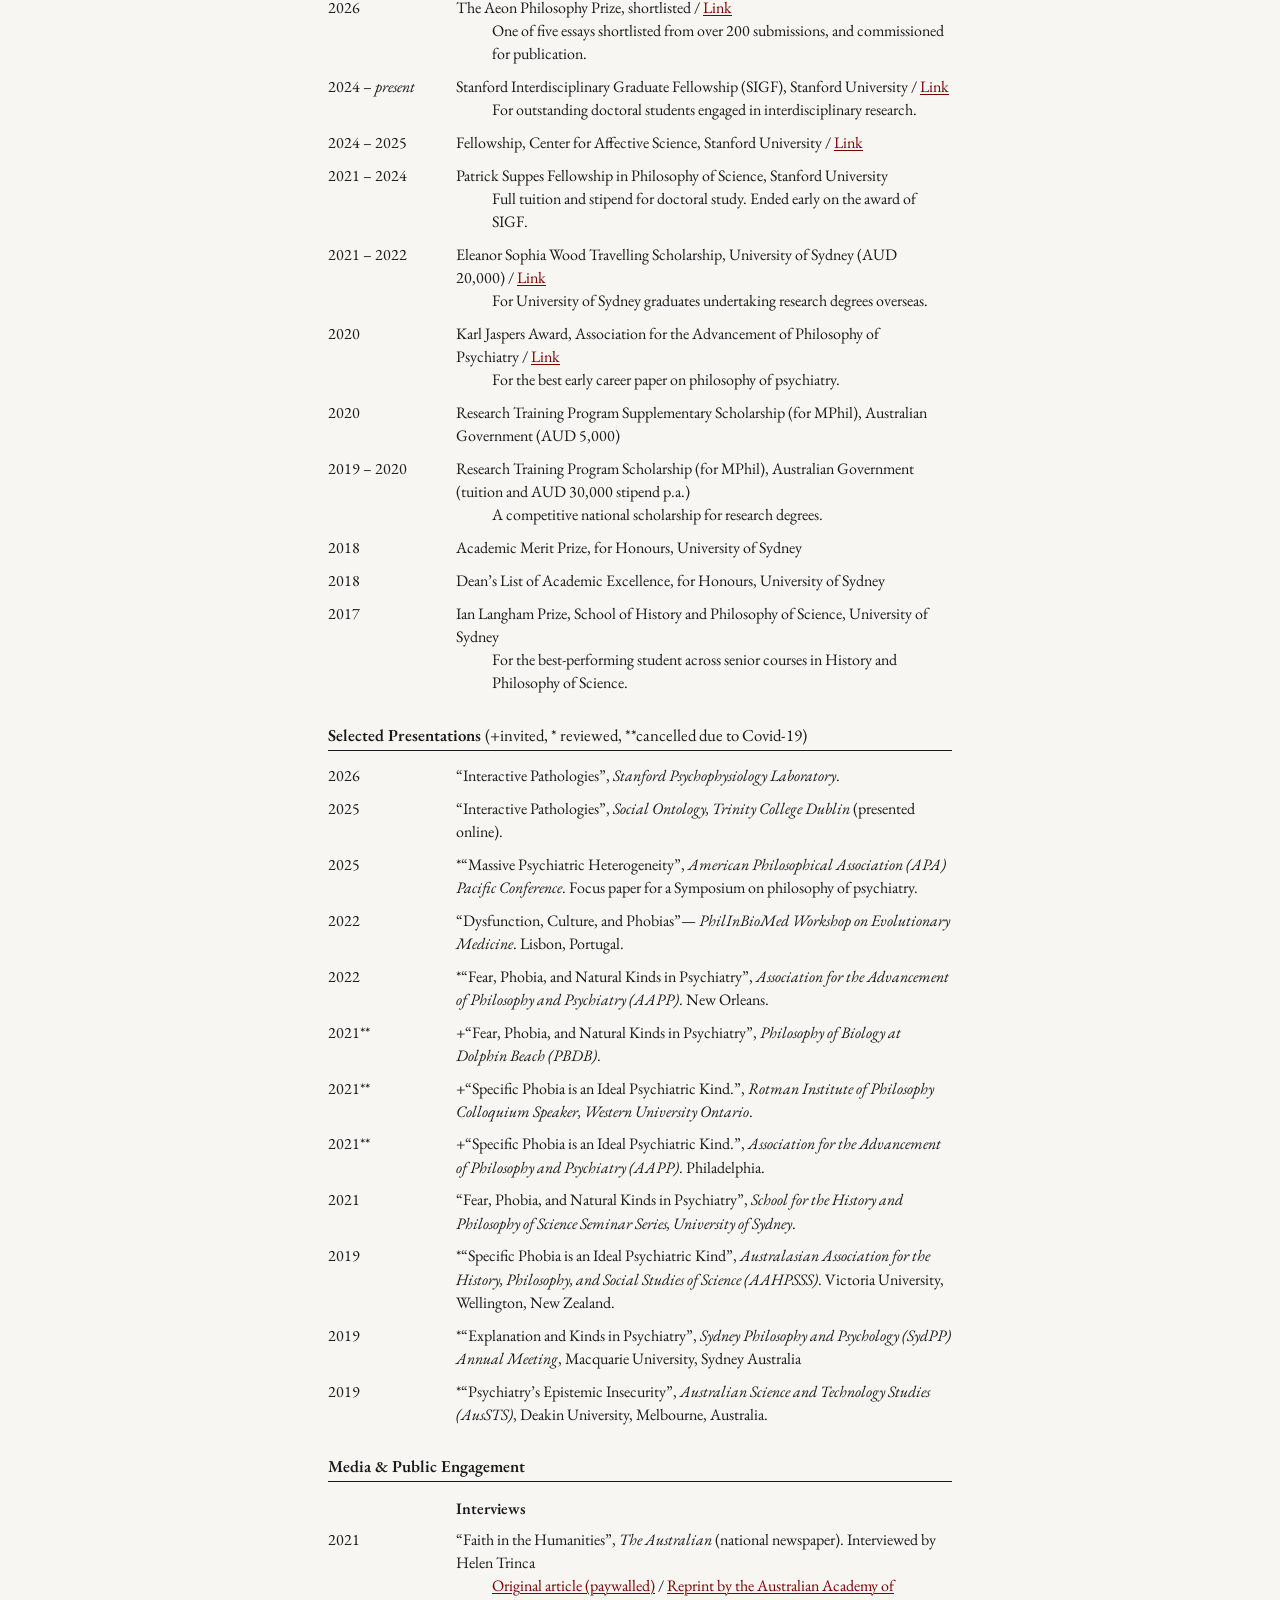
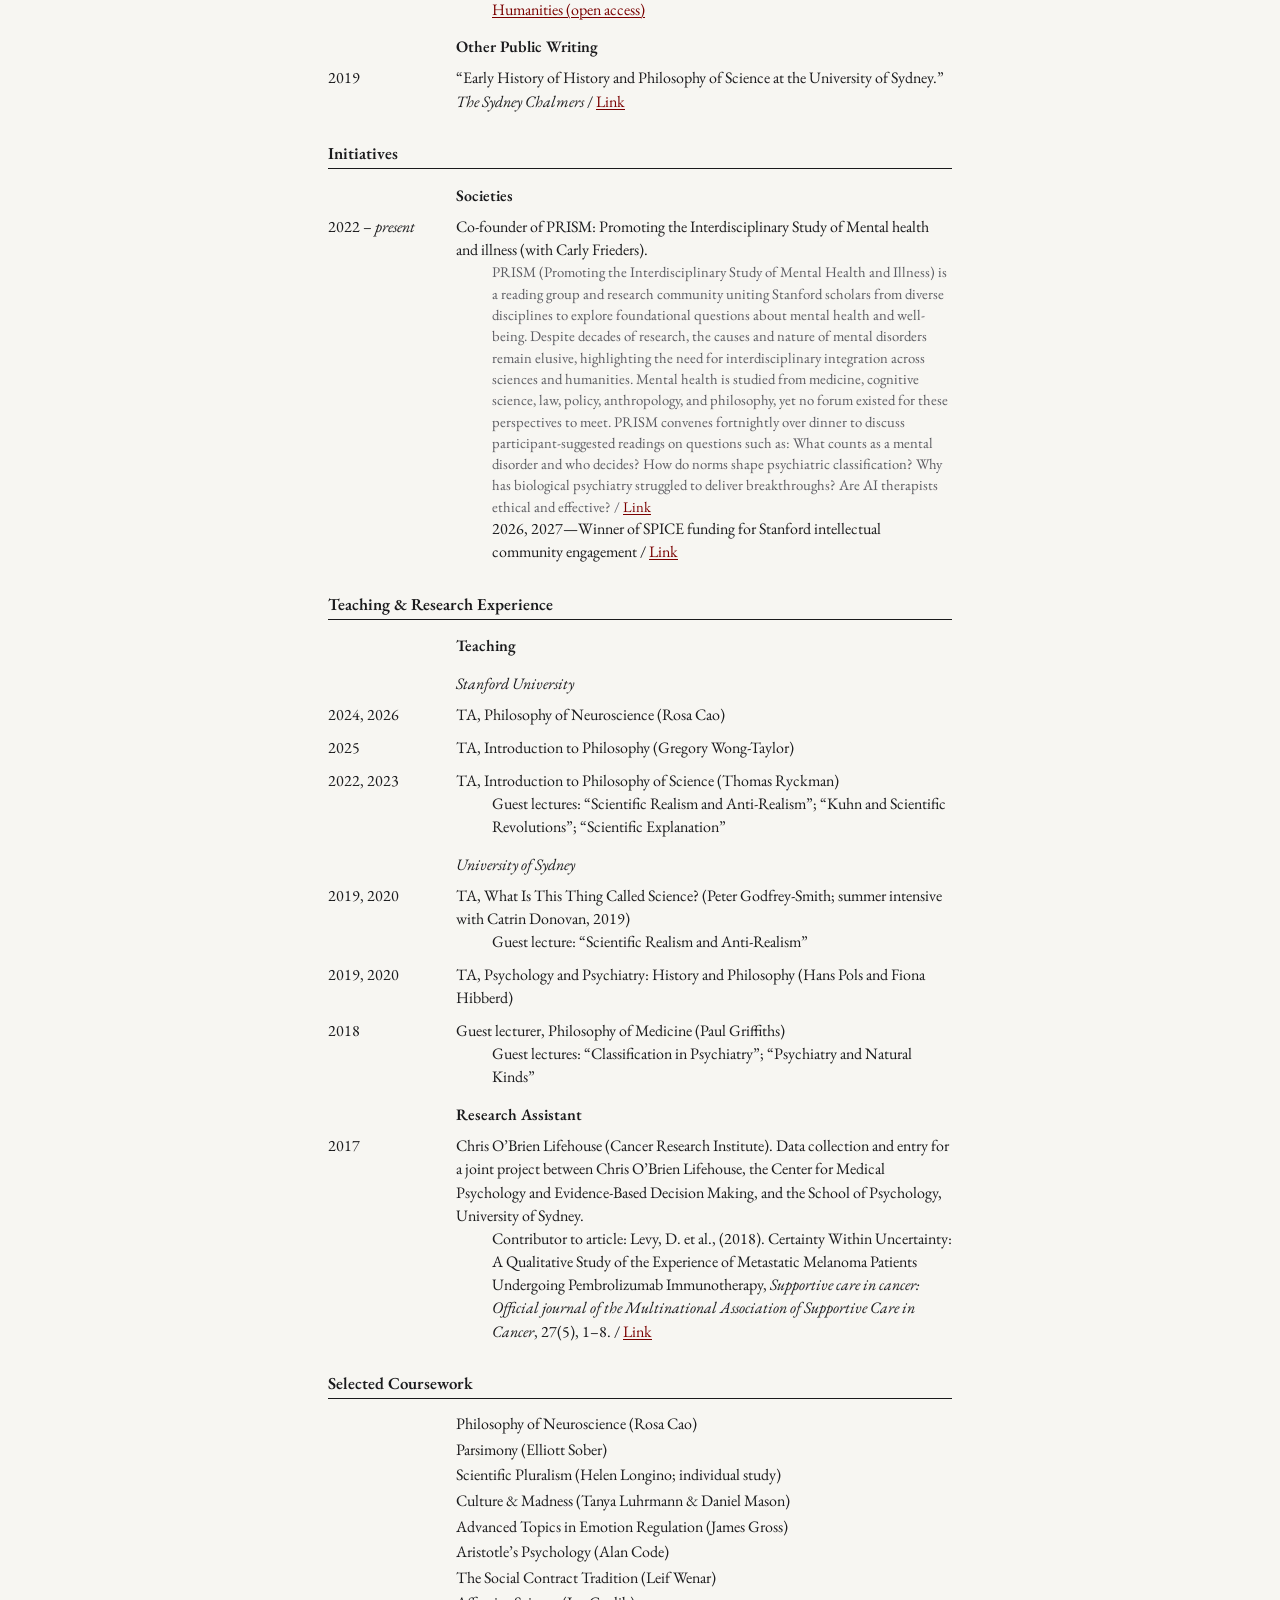
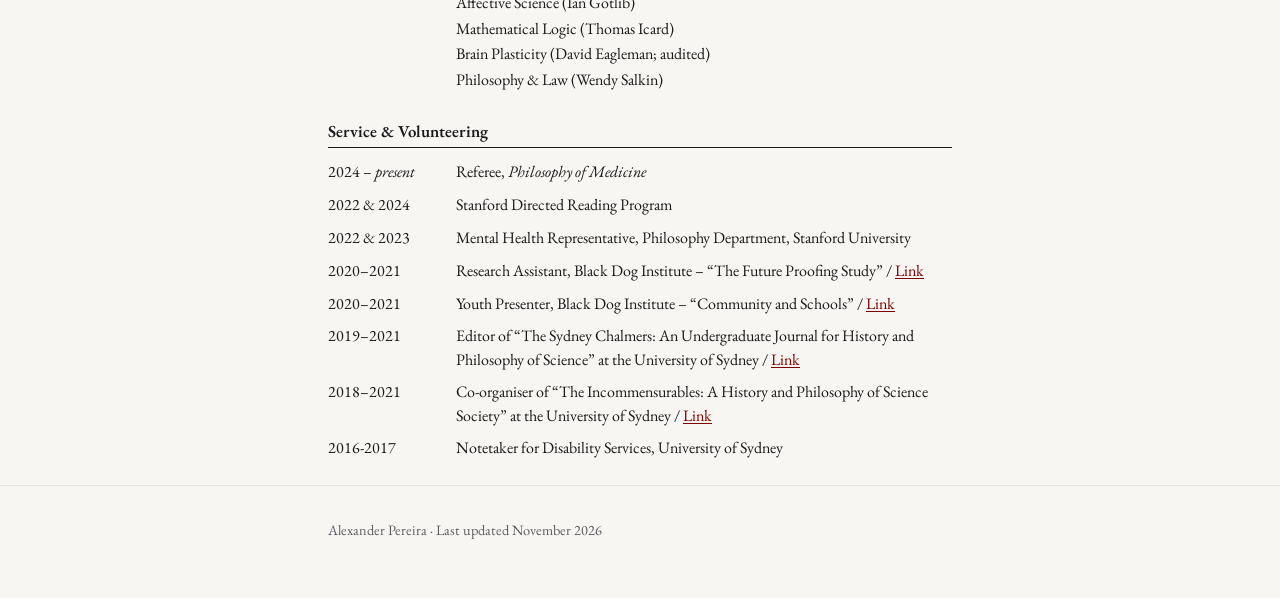
==== commit 0a8d9a05: "Add files via upload" ====
--- a/cv.html
+++ b/cv.html
@@ -5,6 +5,9 @@
   <meta name="viewport" content="width=device-width, initial-scale=1">
   <title>CV — Alexander Pereira</title>
   <link rel="stylesheet" href="style.css">
+  <link rel="icon" href="favicon.svg" type="image/svg+xml">
+  <link rel="icon" href="favicon-32.png" type="image/png" sizes="32x32">
+  <link rel="apple-touch-icon" href="apple-touch-icon.png">
 </head>
 
 <body>
@@ -449,6 +452,12 @@
     <div class="cv-sec">
       <h2>Service &amp; Volunteering</h2>
       <div class="row short">
+        <div class="d">2024 – <em>present</em></div>
+        <div class="c">
+          <div>Referee, <em>Philosophy of Medicine</em></div>
+        </div>
+      </div>
+      <div class="row short">
         <div class="d">2022 &amp; 2024</div>
         <div class="c">
           <div>Stanford Directed Reading Program</div>
